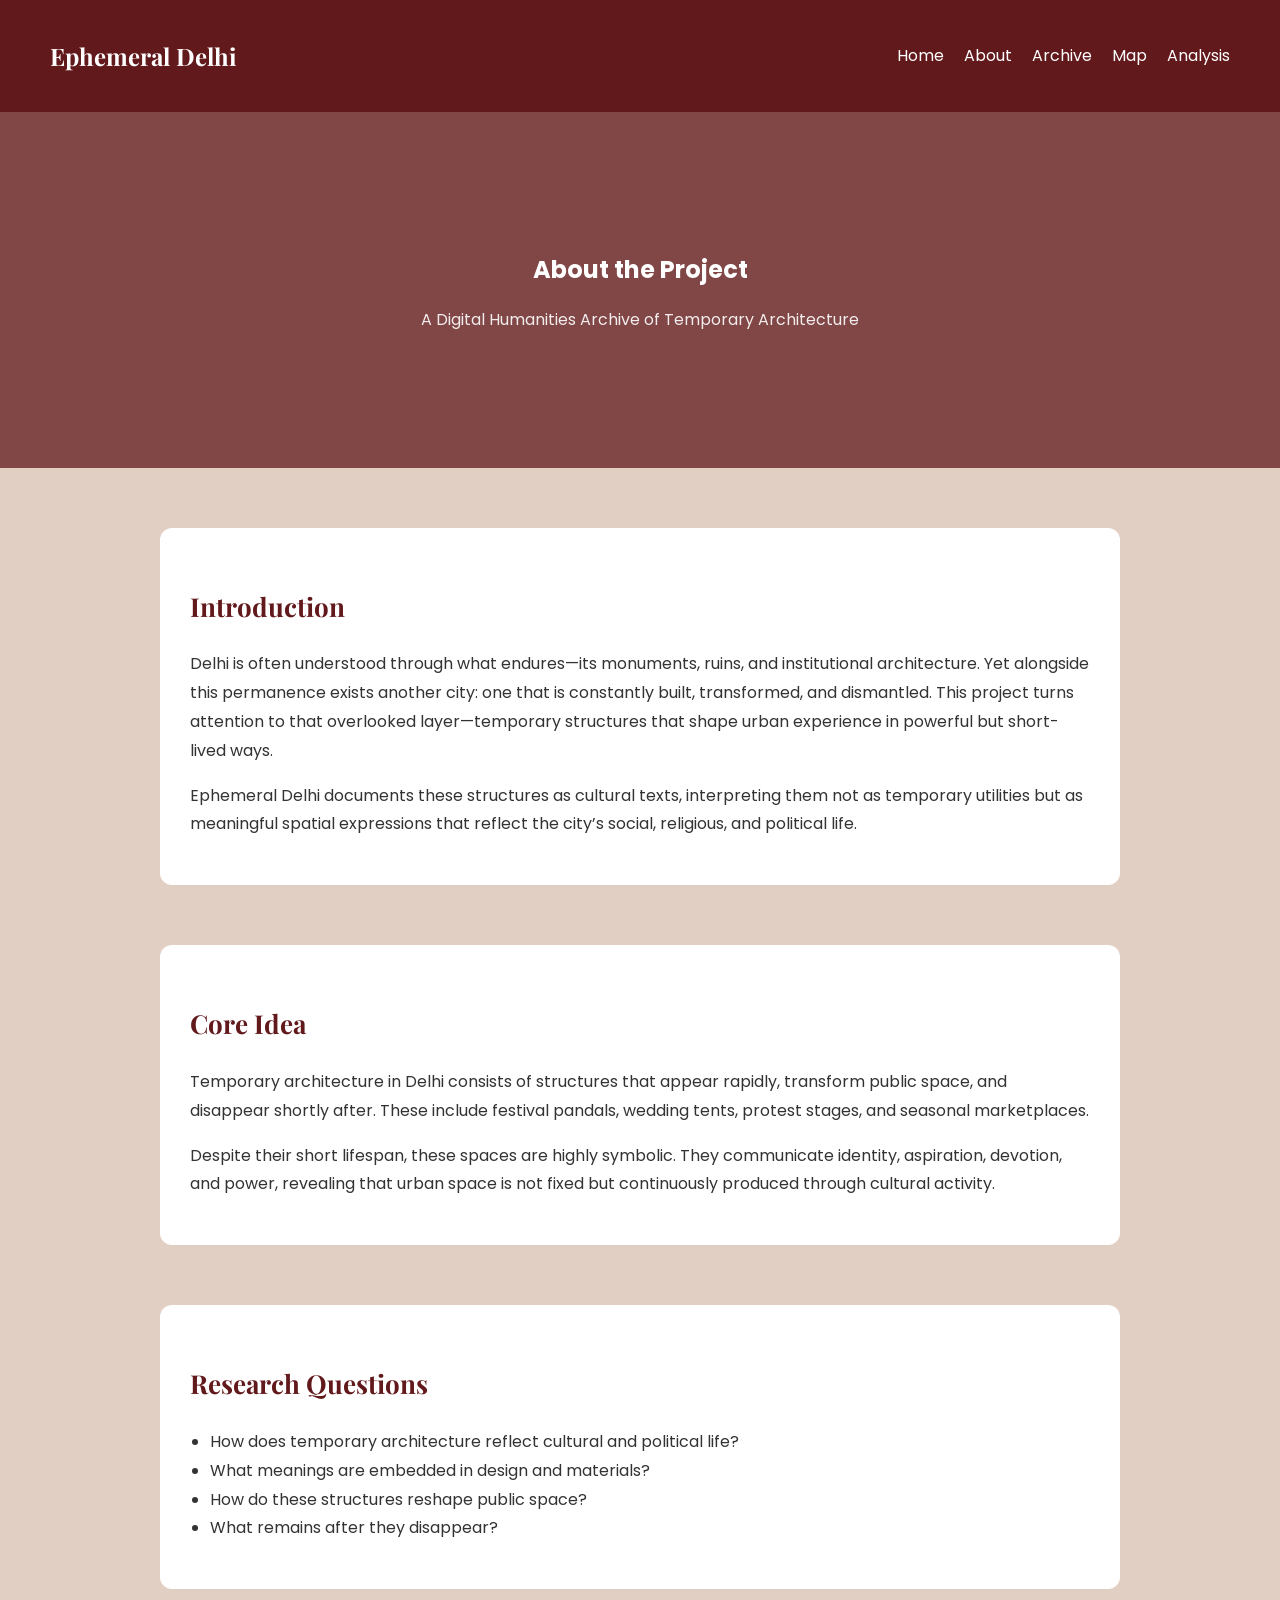
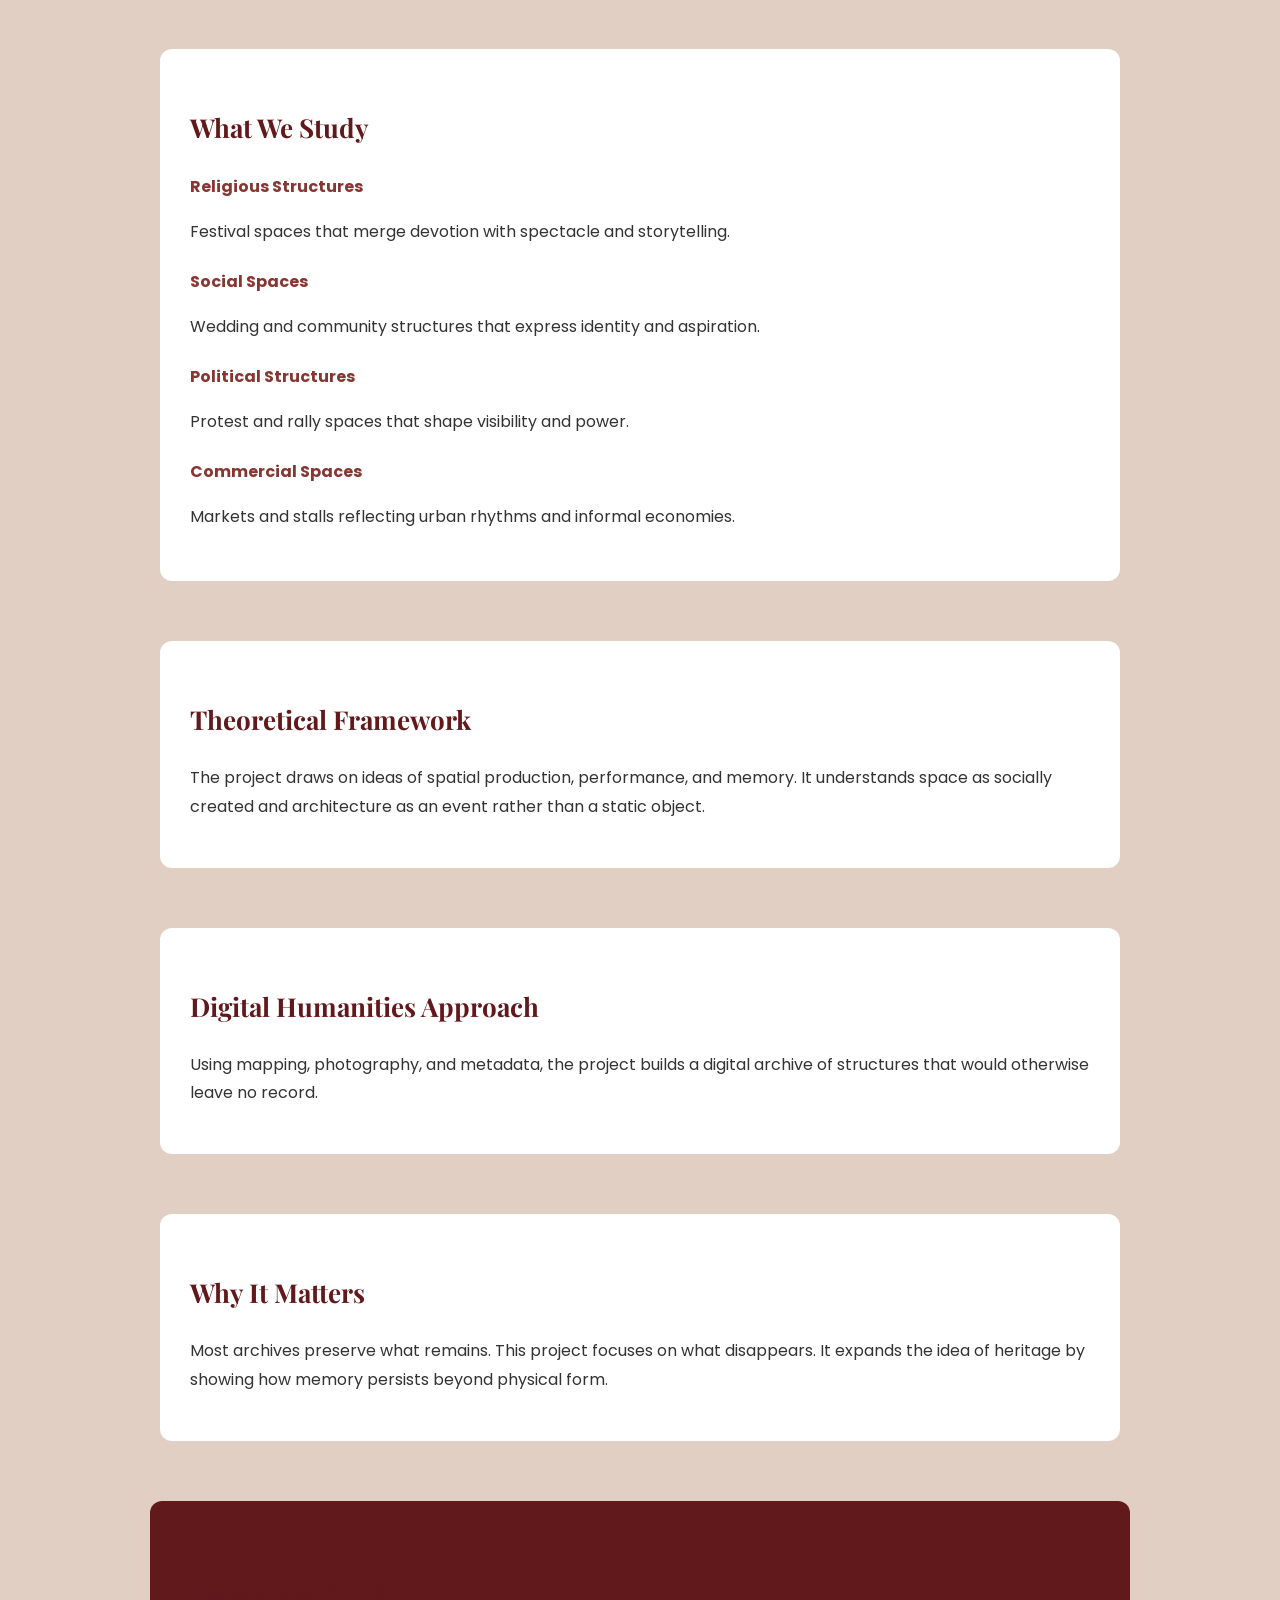
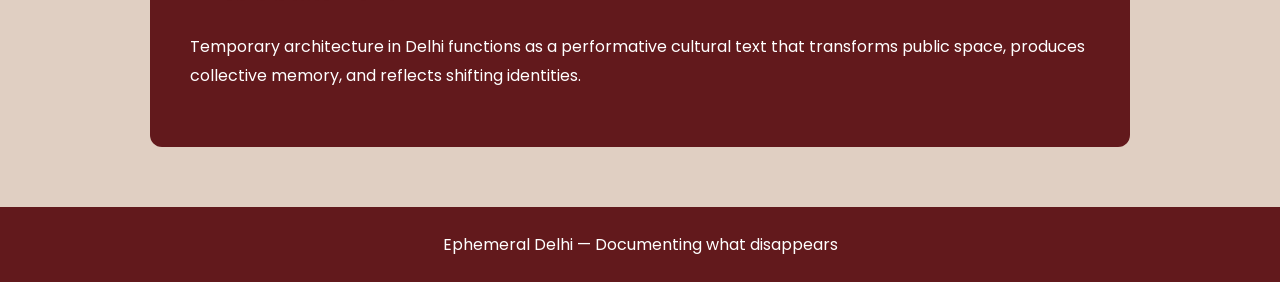
==== about.html @ 0b8323c5 "Update about.html" ====
<!DOCTYPE html>
<html lang="en">
<head>
<meta charset="UTF-8">
<title>About | Ephemeral Delhi</title>
<meta name="viewport" content="width=device-width, initial-scale=1.0">

<link href="https://fonts.googleapis.com/css2?family=Playfair+Display:wght@500;700&family=Poppins:wght@300;400&display=swap" rel="stylesheet">

<style>

/* RESET */
body {
  margin: 0;
  font-family: 'Poppins', sans-serif;
  background: #E0CFC2;
}

/* NAVBAR */
nav {
  display: flex;
  justify-content: space-between;
  align-items: center;
  padding: 20px 50px;
  background: #62191C;
  color: white;
}

nav h1 {
  font-family: 'Playfair Display', serif;
}

nav ul {
  display: flex;
  list-style: none;
  gap: 20px;
}

nav a {
  color: white;
  text-decoration: none;
  transition: 0.3s;
}

nav a:hover {
  color: #CAAE9F;
}

/* HERO */
.about-hero {
  position: relative;
  text-align: center;
  padding: 120px 20px;
  background: url('images/about-bg.jpg') center/cover no-repeat;
  color: white;
}

.about-hero::after {
  content: "";
  position: absolute;
  inset: 0;
  background: rgba(98, 25, 28, 0.75);
}

.about-hero h2,
.about-hero p {
  position: relative;
  z-index: 2;
}

.subtitle {
  opacity: 0.9;
}

/* SECTIONS */
.about-section {
  max-width: 900px;
  margin: 60px auto;
  padding: 30px;
  background: white;
  border-radius: 12px;
  line-height: 1.8;
  color: #333;

  opacity: 0;
  transform: translateY(40px);
  transition: all 0.8s ease;
}

.about-section.visible {
  opacity: 1;
  transform: translateY(0);
}

.about-section h3 {
  font-family: 'Playfair Display', serif;
  font-size: 26px;
  margin-bottom: 20px;
  color: #62191C;
}

/* CATEGORY */
.category {
  margin-bottom: 20px;
}

.category h4 {
  color: #873632;
  margin-bottom: 5px;
}

/* LIST */
ul {
  padding-left: 20px;
}

/* THESIS BOX */
.thesis {
  background: #62191C;
  color: white;
  padding: 40px;
  border-radius: 12px;
}

/* FOOTER */
footer {
  text-align: center;
  padding: 25px;
  background: #62191C;
  color: white;
  margin-top: 60px;
}

/* HOVER */
.about-section:hover {
  transform: translateY(-5px);
}

/* RESPONSIVE */
@media(max-width:768px){
  nav {
    flex-direction: column;
    gap: 10px;
  }
}

</style>
</head>

<body>

<!-- NAV -->
<nav>
  <h1>Ephemeral Delhi</h1>
  <ul>
    <li><a href="index.html">Home</a></li>
    <li><a href="#">About</a></li>
    <li><a href="archive.html">Archive</a></li>
    <li><a href="map.html">Map</a></li>
    <li><a href="analysis.html">Analysis</a></li>
  </ul>
</nav>

<!-- HERO -->
<section class="about-hero">
  <h2>About the Project</h2>
  <p class="subtitle">
    A Digital Humanities Archive of Temporary Architecture
  </p>
</section>

<!-- INTRO -->
<section class="about-section">
  <h3>Introduction</h3>
  <p>
    Delhi is often understood through what endures—its monuments, ruins, and institutional architecture. Yet alongside this permanence exists another city: one that is constantly built, transformed, and dismantled. This project turns attention to that overlooked layer—temporary structures that shape urban experience in powerful but short-lived ways.
  </p>

  <p>
    Ephemeral Delhi documents these structures as cultural texts, interpreting them not as temporary utilities but as meaningful spatial expressions that reflect the city’s social, religious, and political life.
  </p>
</section>

<!-- CORE IDEA -->
<section class="about-section">
  <h3>Core Idea</h3>
  <p>
    Temporary architecture in Delhi consists of structures that appear rapidly, transform public space, and disappear shortly after. These include festival pandals, wedding tents, protest stages, and seasonal marketplaces.
  </p>

  <p>
    Despite their short lifespan, these spaces are highly symbolic. They communicate identity, aspiration, devotion, and power, revealing that urban space is not fixed but continuously produced through cultural activity.
  </p>
</section>

<!-- QUESTIONS -->
<section class="about-section">
  <h3>Research Questions</h3>
  <ul>
    <li>How does temporary architecture reflect cultural and political life?</li>
    <li>What meanings are embedded in design and materials?</li>
    <li>How do these structures reshape public space?</li>
    <li>What remains after they disappear?</li>
  </ul>
</section>

<!-- TYPES -->
<section class="about-section">
  <h3>What We Study</h3>

  <div class="category">
    <h4>Religious Structures</h4>
    <p>Festival spaces that merge devotion with spectacle and storytelling.</p>
  </div>

  <div class="category">
    <h4>Social Spaces</h4>
    <p>Wedding and community structures that express identity and aspiration.</p>
  </div>

  <div class="category">
    <h4>Political Structures</h4>
    <p>Protest and rally spaces that shape visibility and power.</p>
  </div>

  <div class="category">
    <h4>Commercial Spaces</h4>
    <p>Markets and stalls reflecting urban rhythms and informal economies.</p>
  </div>
</section>

<!-- THEORY -->
<section class="about-section">
  <h3>Theoretical Framework</h3>
  <p>
    The project draws on ideas of spatial production, performance, and memory. It understands space as socially created and architecture as an event rather than a static object.
  </p>
</section>

<!-- DH -->
<section class="about-section">
  <h3>Digital Humanities Approach</h3>
  <p>
    Using mapping, photography, and metadata, the project builds a digital archive of structures that would otherwise leave no record.
  </p>
</section>

<!-- WHY -->
<section class="about-section">
  <h3>Why It Matters</h3>
  <p>
    Most archives preserve what remains. This project focuses on what disappears. It expands the idea of heritage by showing how memory persists beyond physical form.
  </p>
</section>

<!-- THESIS -->
<section class="about-section thesis">
  <h3>Thesis Statement</h3>
  <p>
    Temporary architecture in Delhi functions as a performative cultural text that transforms public space, produces collective memory, and reflects shifting identities.
  </p>
</section>

<!-- FOOTER -->
<footer>
  Ephemeral Delhi — Documenting what disappears
</footer>

<!-- SCROLL ANIMATION -->
<script>
const sections = document.querySelectorAll('.about-section');

window.addEventListener('scroll', () => {
  sections.forEach(sec => {
    const top = sec.getBoundingClientRect().top;
    if (top < window.innerHeight - 100) {
      sec.classList.add('visible');
    }
  });
});
</script>

</body>
</html>
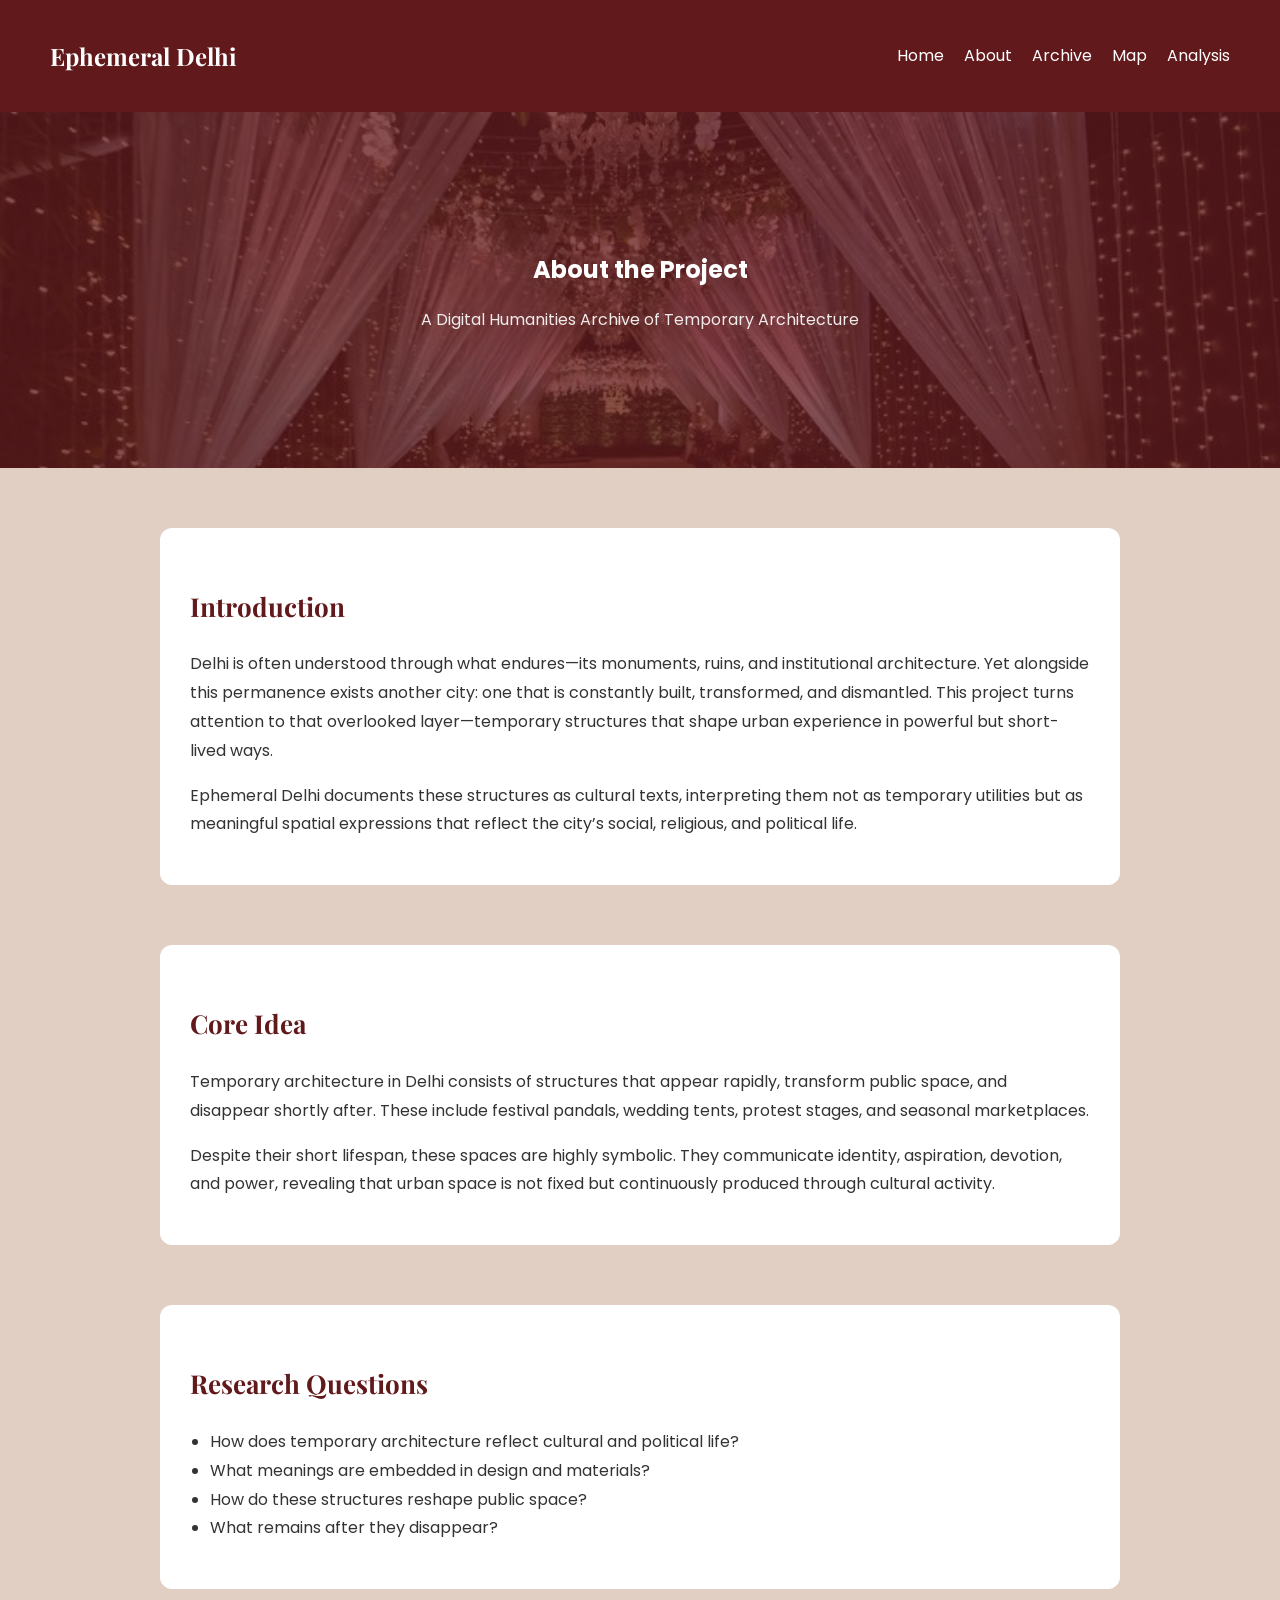
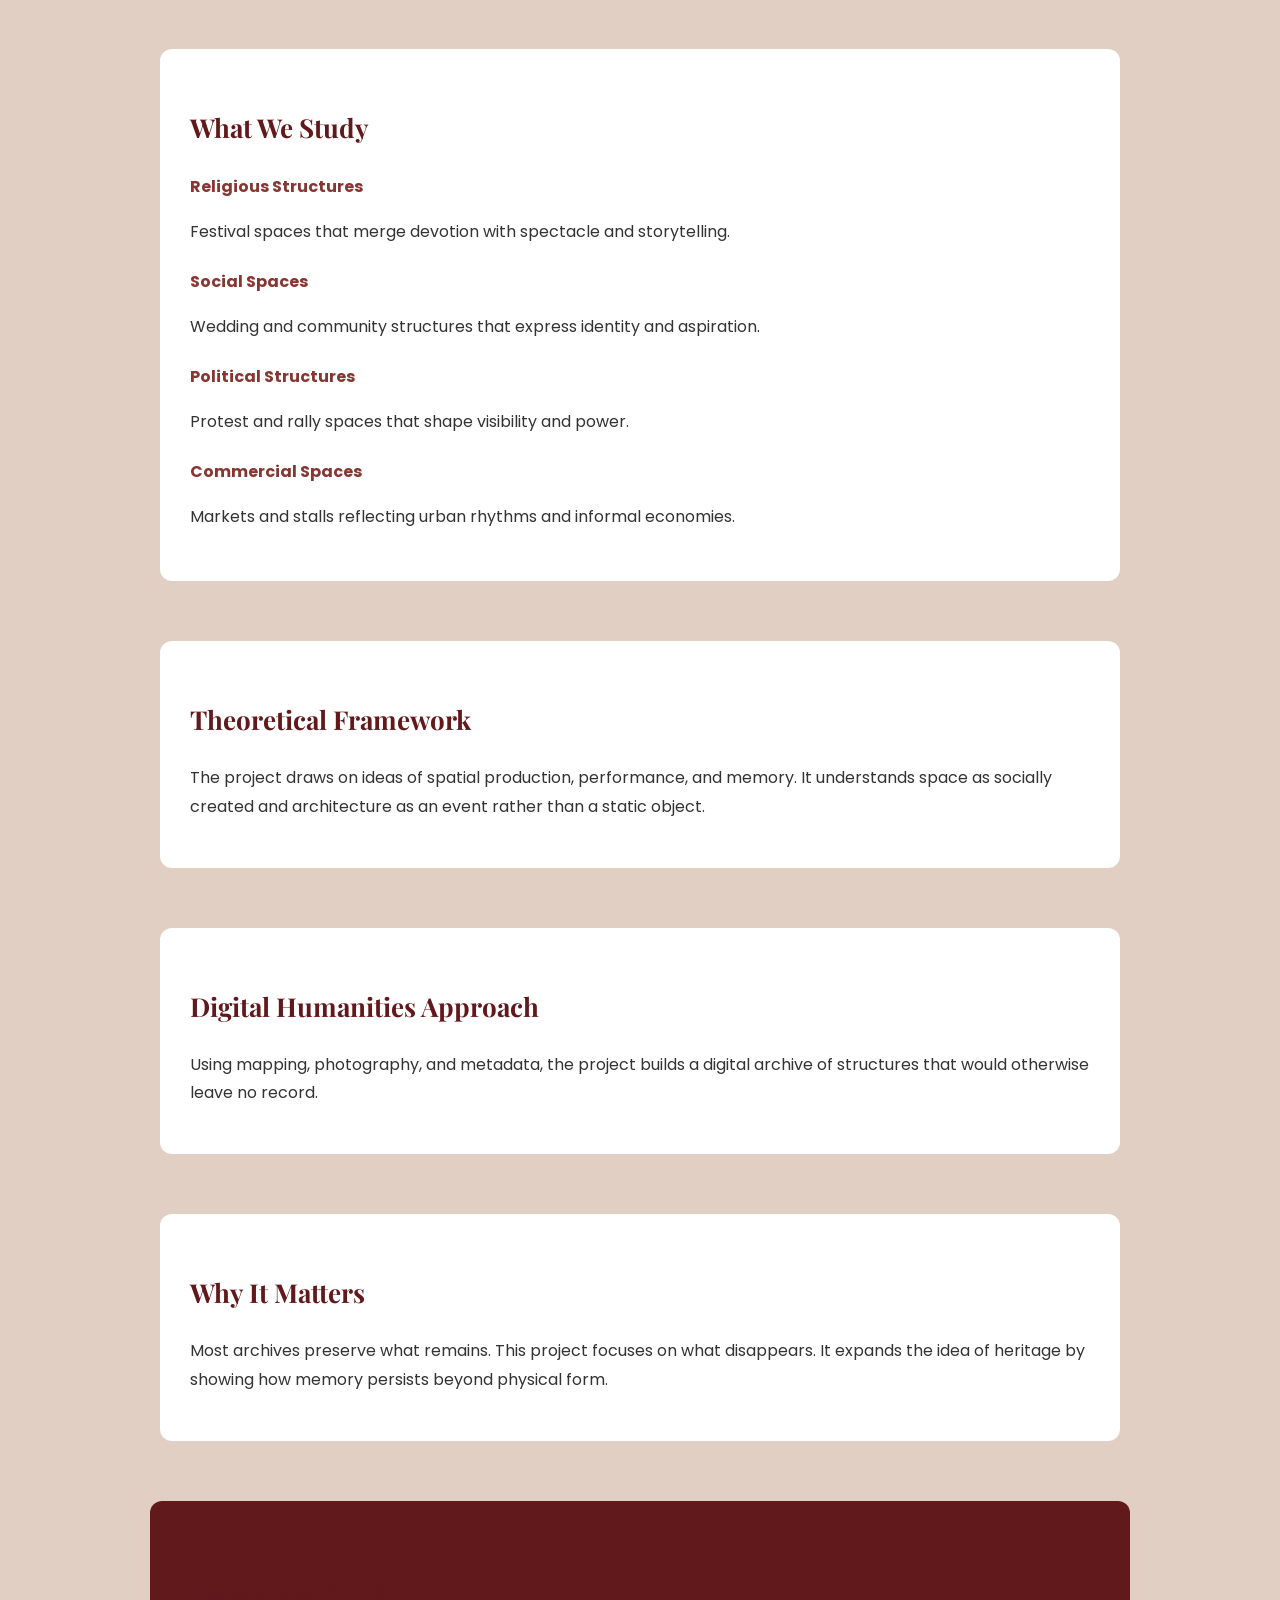
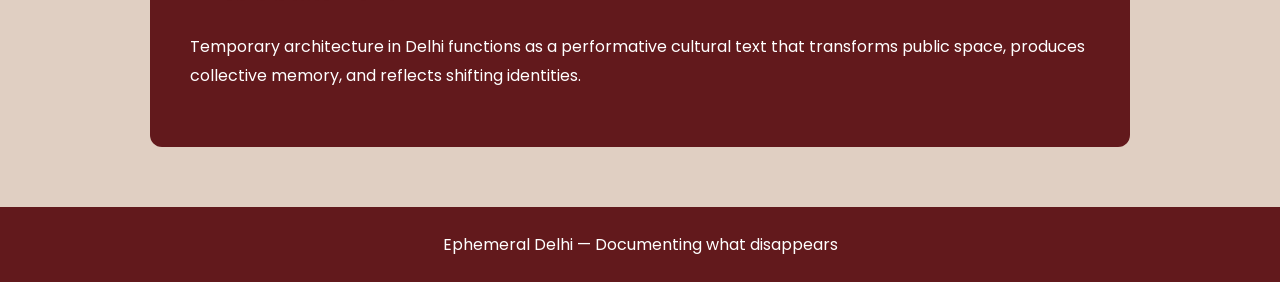
==== commit 54bccfeb: "Update about.html" ====
--- a/about.html
+++ b/about.html
@@ -51,7 +51,7 @@
   position: relative;
   text-align: center;
   padding: 120px 20px;
-  background: url('images/about-bg.jpg') center/cover no-repeat;
+  background: url('images/about us bg.jpeg') center/cover no-repeat;
   color: white;
 }
 
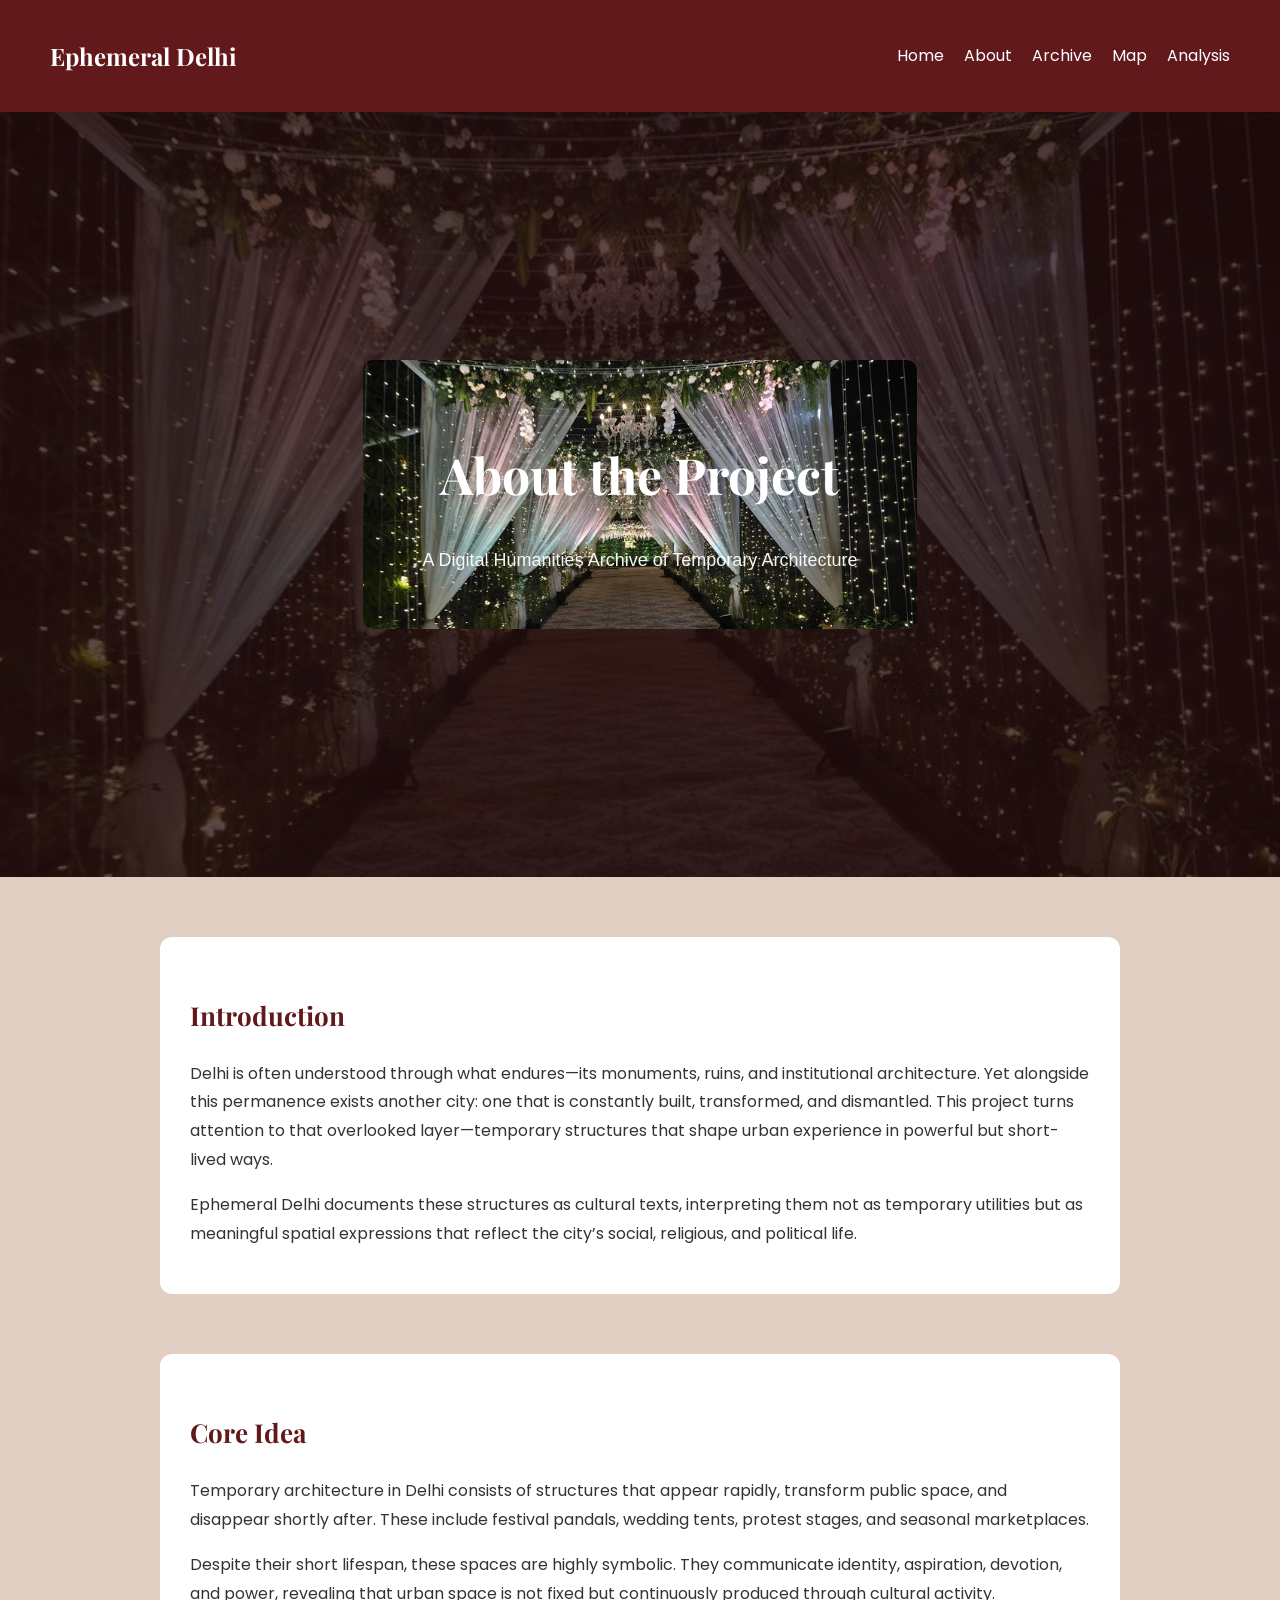
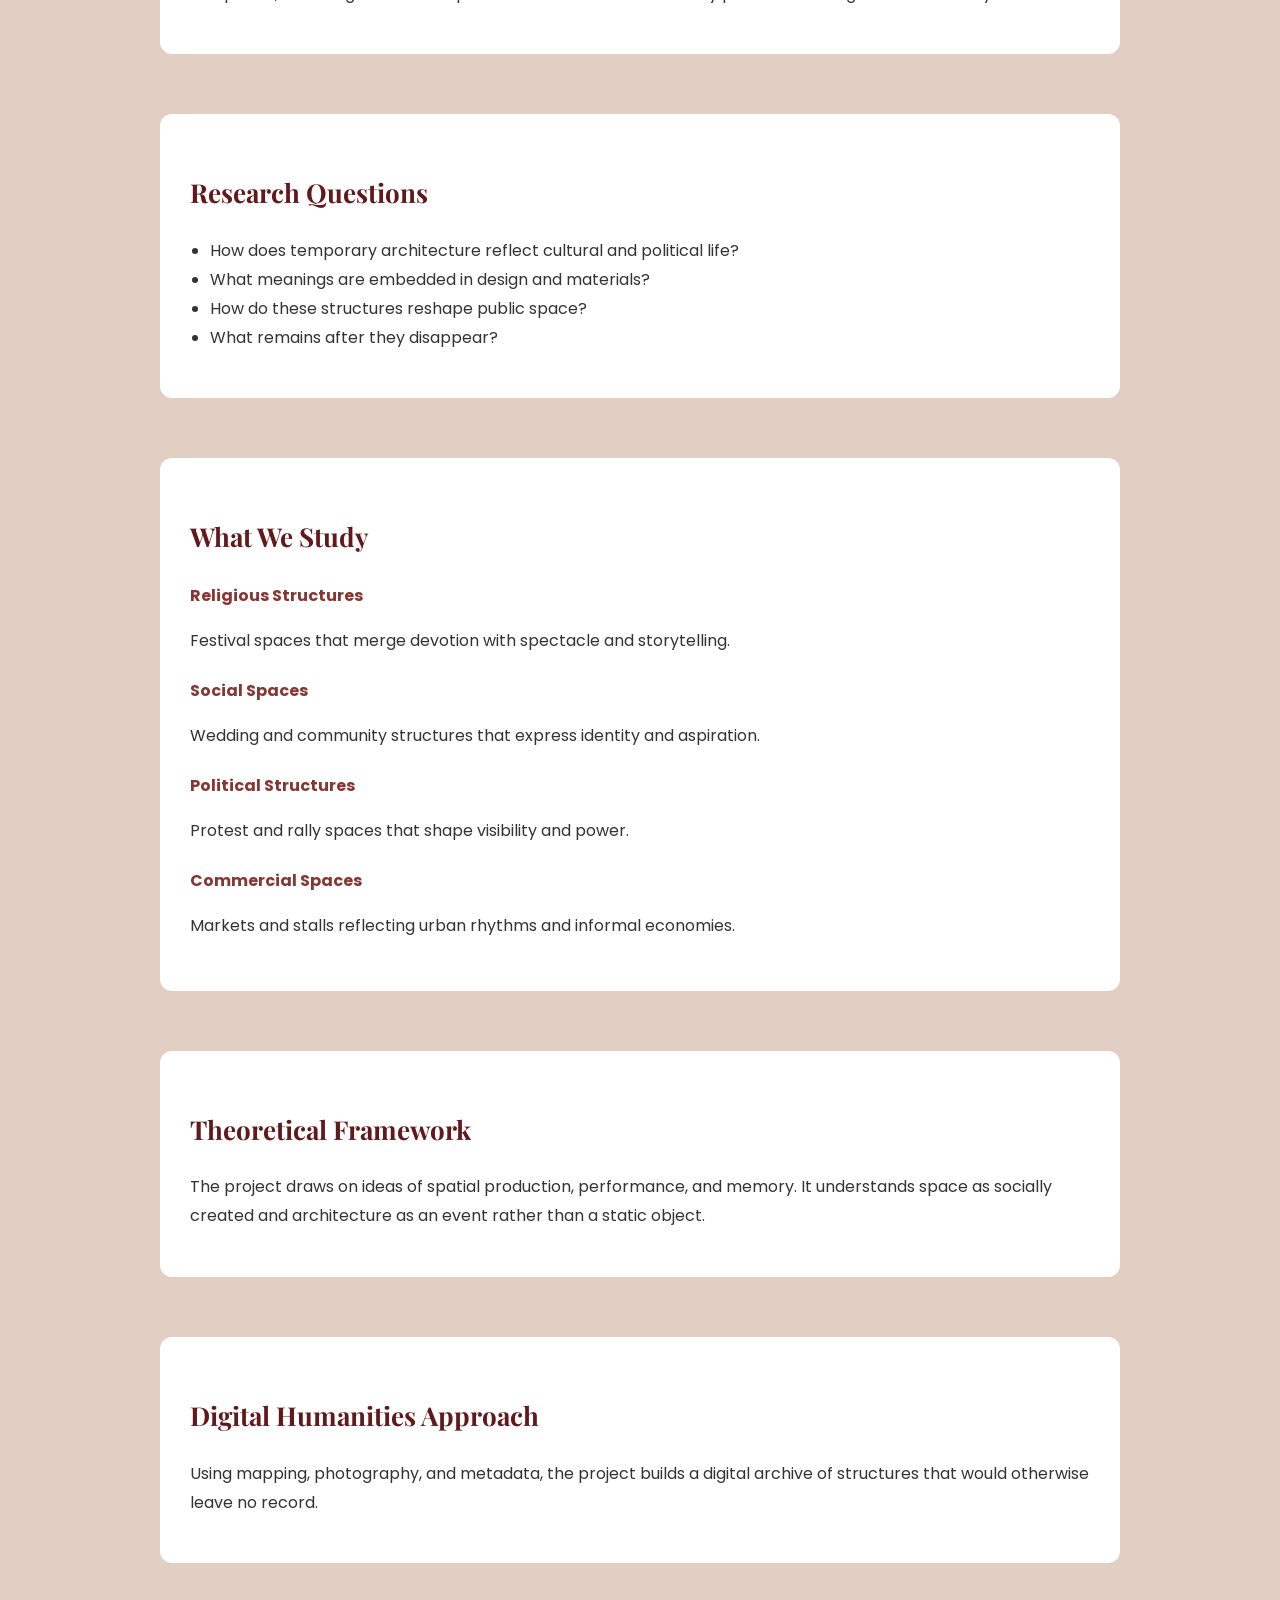
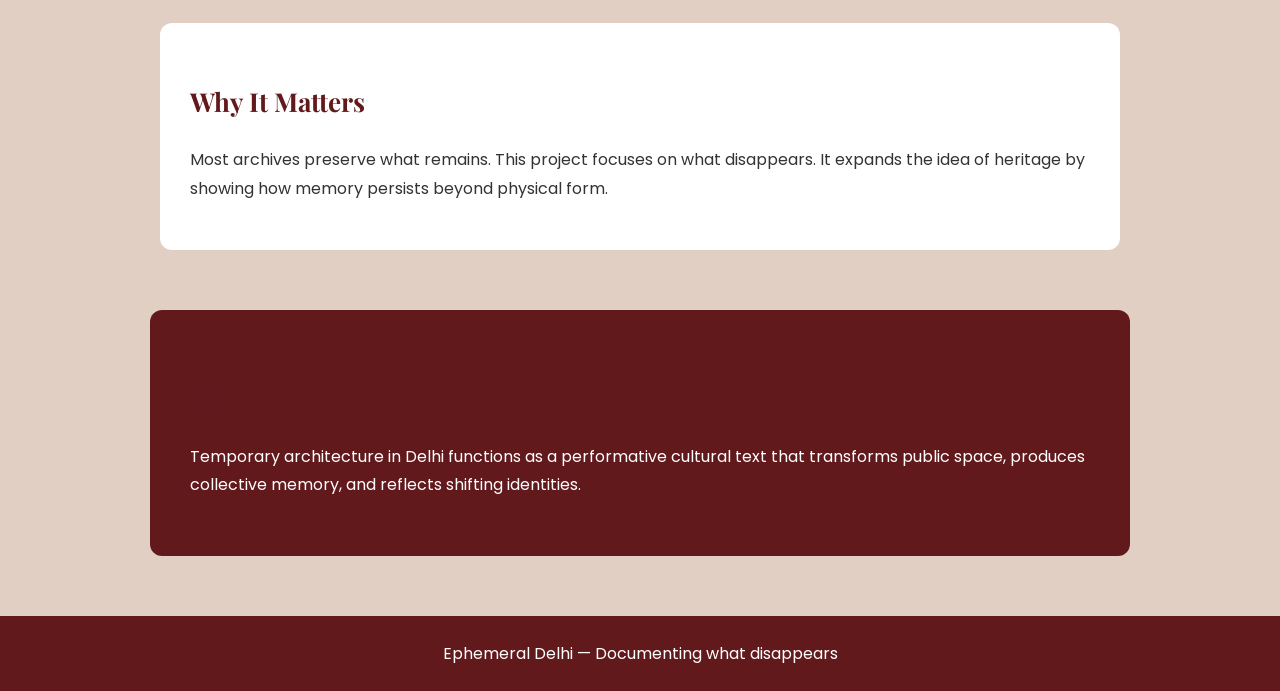
==== commit 5bd7d344: "Update about.html" ====
--- a/about.html
+++ b/about.html
@@ -46,30 +46,48 @@
   color: #CAAE9F;
 }
 
-/* HERO */
+/* =========================
+   FIXED HERO (MATCHES HOME)
+========================= */
+
 .about-hero {
   position: relative;
-  text-align: center;
-  padding: 120px 20px;
+  height: 85vh;
   background: url('images/about us bg.jpeg') center/cover no-repeat;
-  color: white;
-}
-
-.about-hero::after {
+  background-attachment: fixed;
+  display: flex;
+  align-items: center;
+  justify-content: center;
+}
+
+/* overlay using your updated palette */
+.about-hero::before {
   content: "";
   position: absolute;
   inset: 0;
-  background: rgba(98, 25, 28, 0.75);
-}
-
-.about-hero h2,
-.about-hero p {
+  background: rgba(36,12,14,0.75);
+}
+
+.about-hero-content {
   position: relative;
-  z-index: 2;
-}
-
-.subtitle {
-  opacity: 0.9;
+  color: white;
+  text-align: center;
+  background: url('images/about us bg.jpeg') center/cover no-repeat;
+  padding: 40px 60px;
+  border-radius: 10px;
+  max-width: 700px;
+}
+
+.about-hero-content h2 {
+  font-family: 'Playfair Display', serif;
+  font-size: 50px;
+}
+
+.about-hero-content p {
+  font-size: 18px;
+  margin-top: 10px;
+  opacity: 0.95;
+  font-weight: 300;
 }
 
 /* SECTIONS */
@@ -161,12 +179,16 @@
   </ul>
 </nav>
 
-<!-- HERO -->
+<!-- FIXED HERO -->
 <section class="about-hero">
-  <h2>About the Project</h2>
-  <p class="subtitle">
-    A Digital Humanities Archive of Temporary Architecture
-  </p>
+
+  <div class="about-hero-content">
+    <h2>About the Project</h2>
+    <p>
+      A Digital Humanities Archive of Temporary Architecture
+    </p>
+  </div>
+
 </section>
 
 <!-- INTRO -->
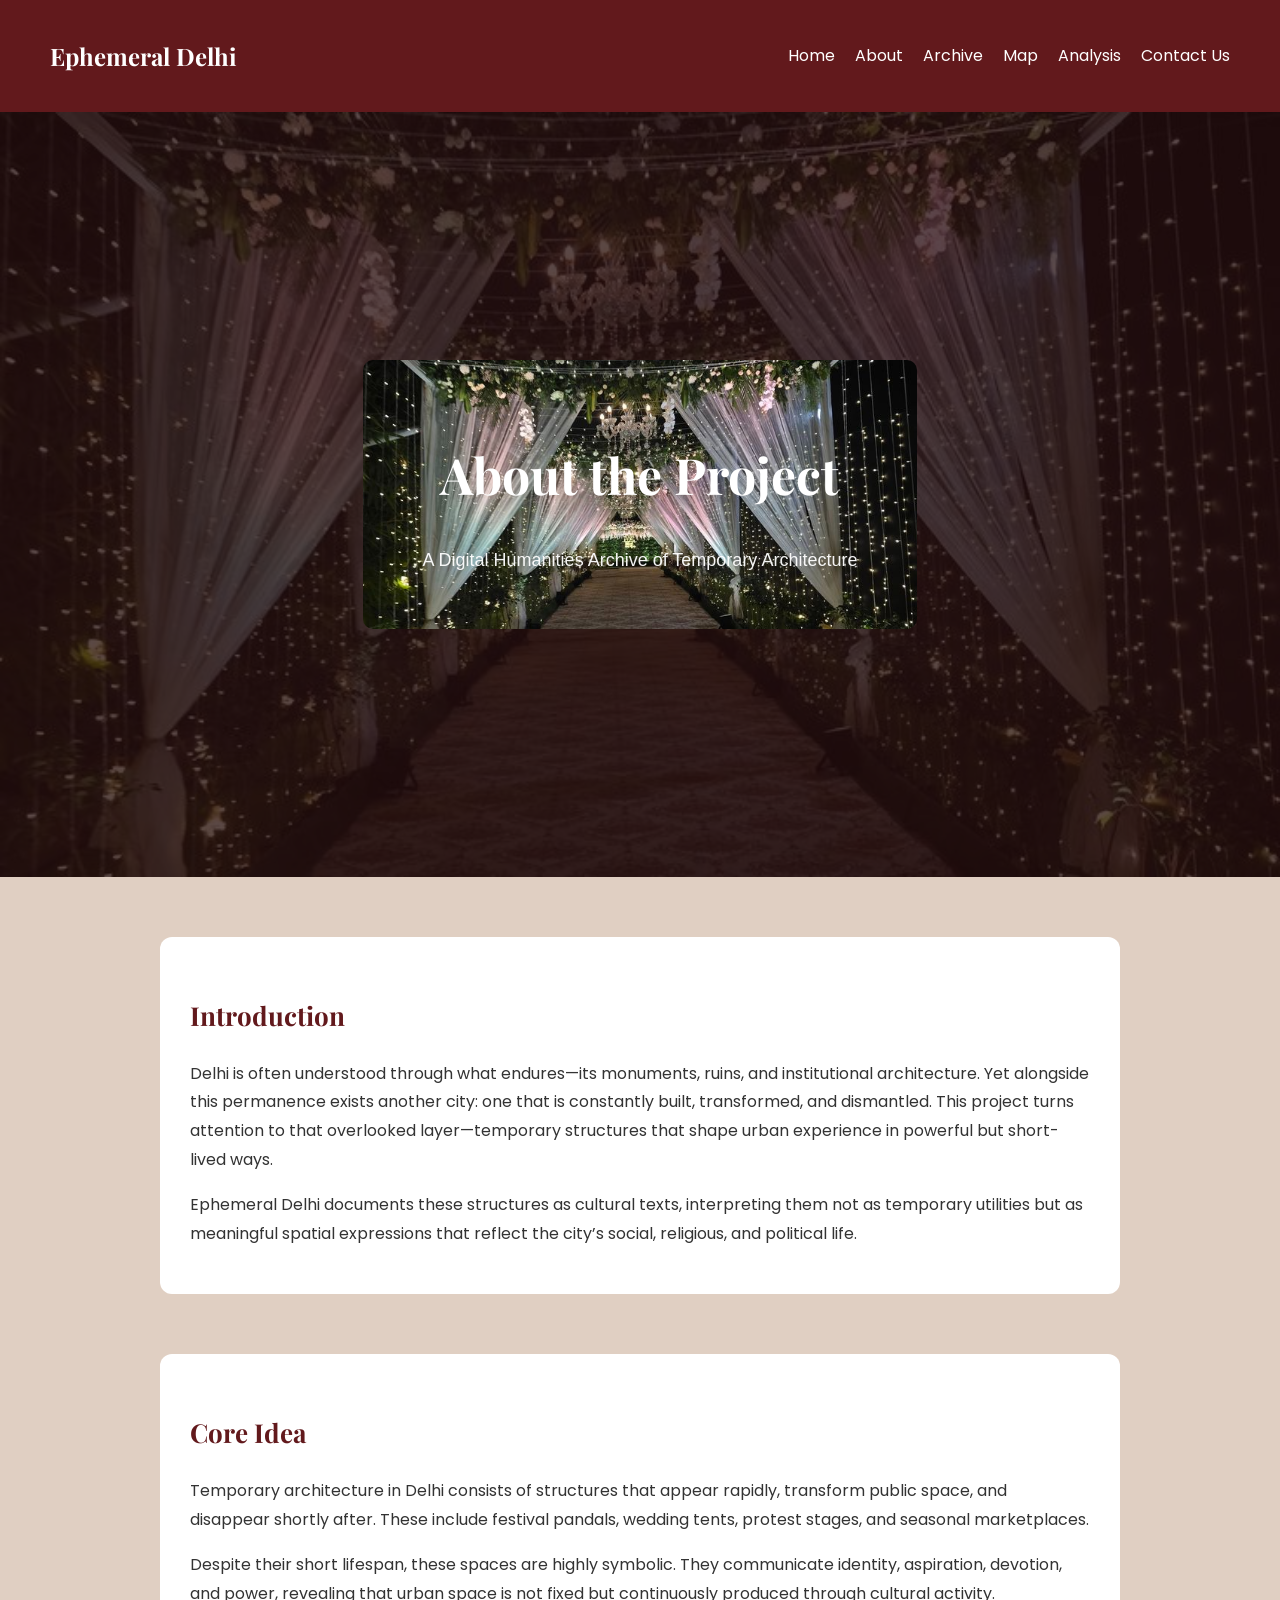
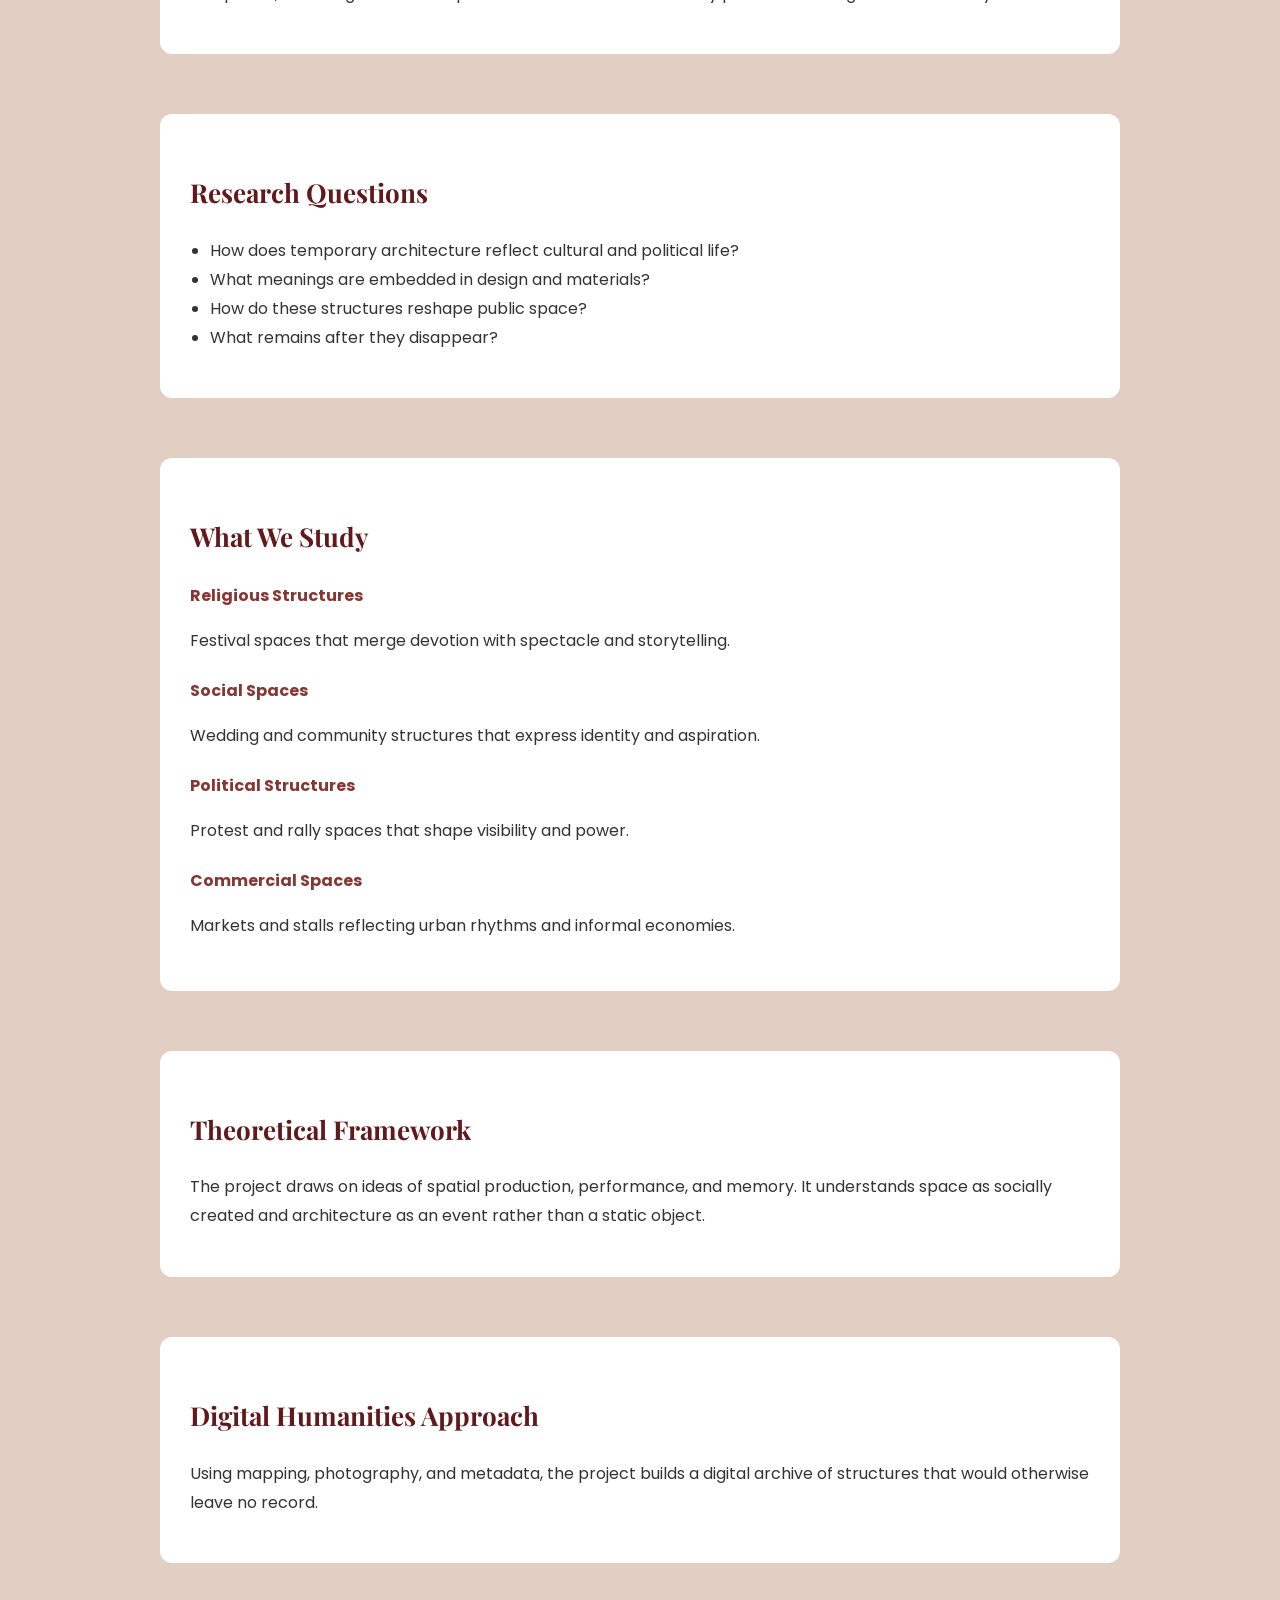
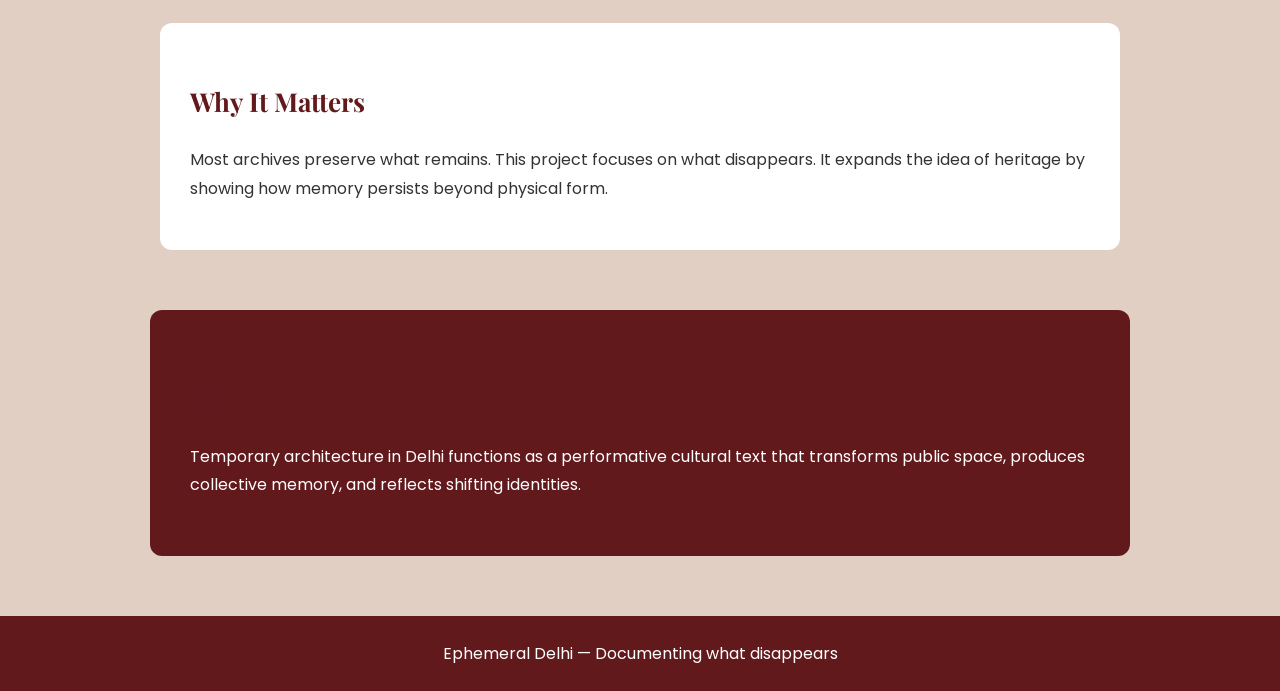
==== commit 8d31f5cb: "Update about.html" ====
--- a/about.html
+++ b/about.html
@@ -176,6 +176,7 @@
     <li><a href="archive.html">Archive</a></li>
     <li><a href="map.html">Map</a></li>
     <li><a href="analysis.html">Analysis</a></li>
+    <li><a href="Contact.html">Contact Us</a></li> 
   </ul>
 </nav>
 
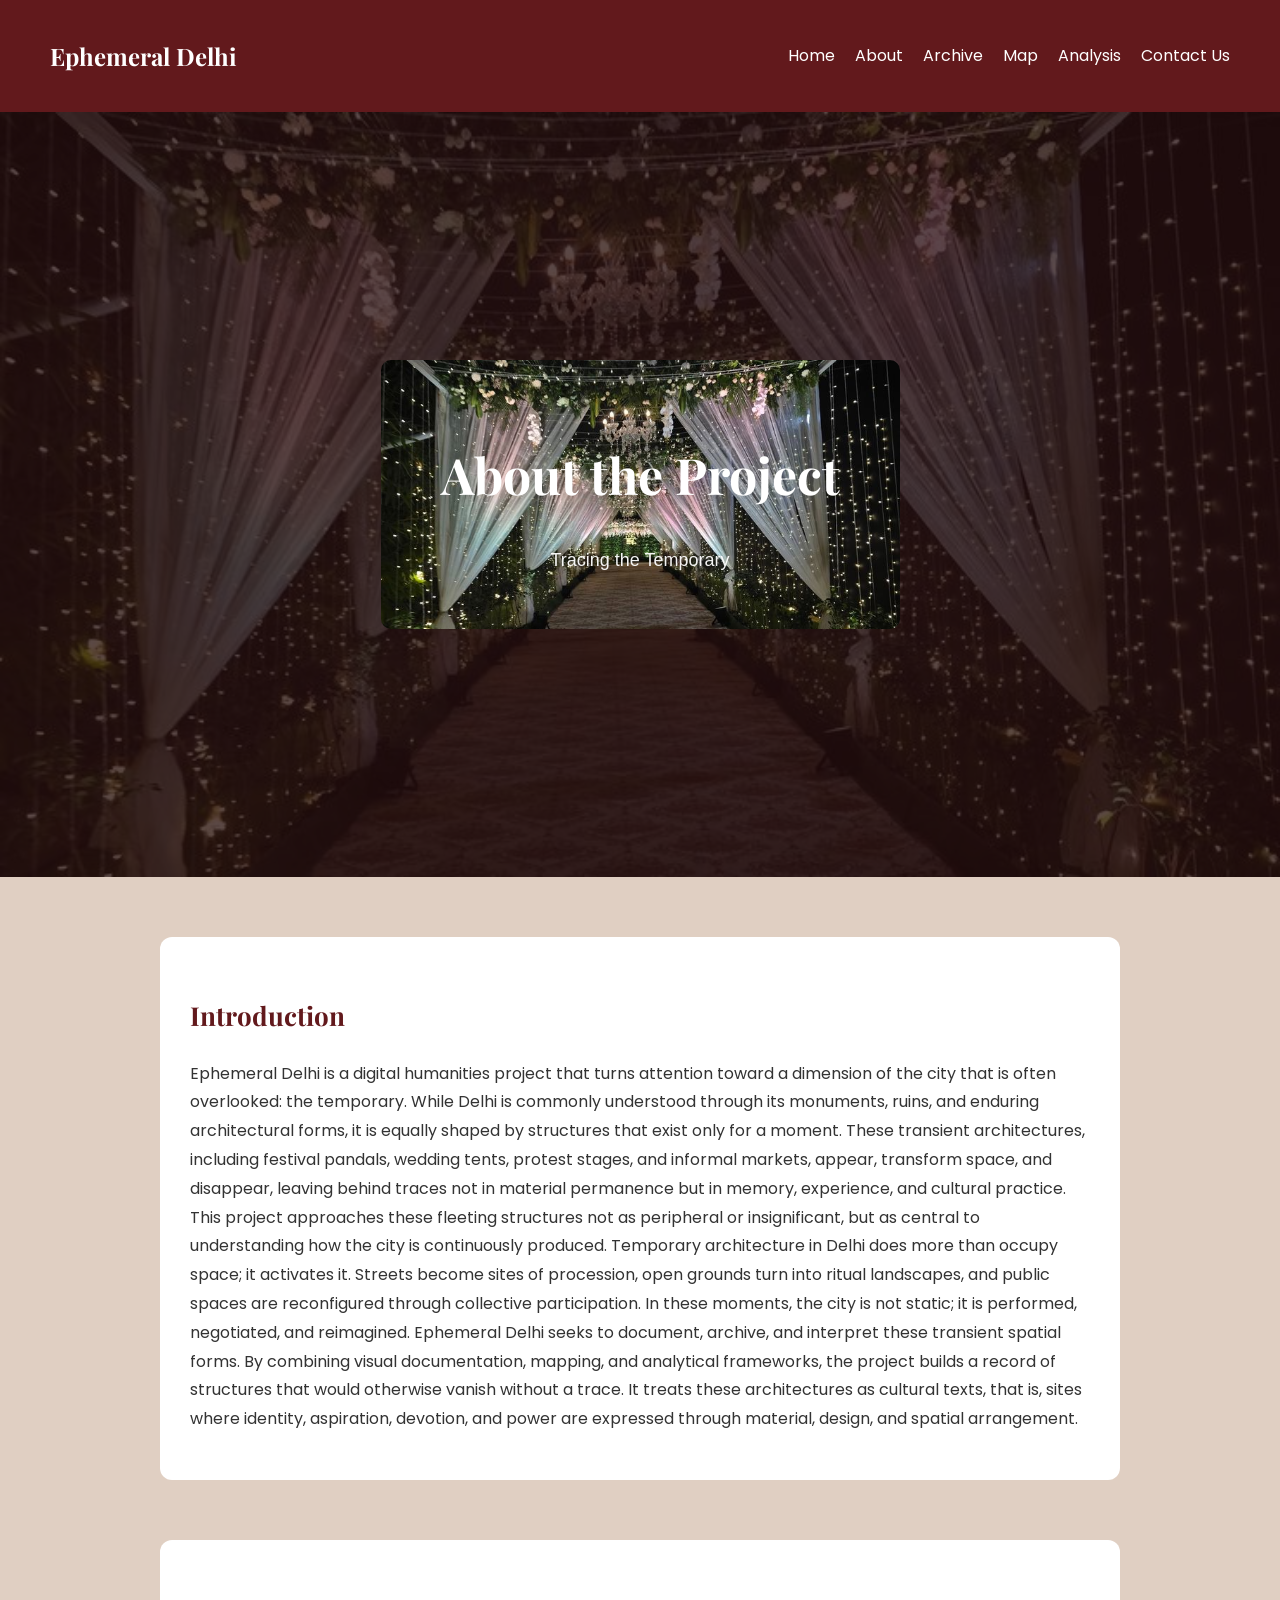
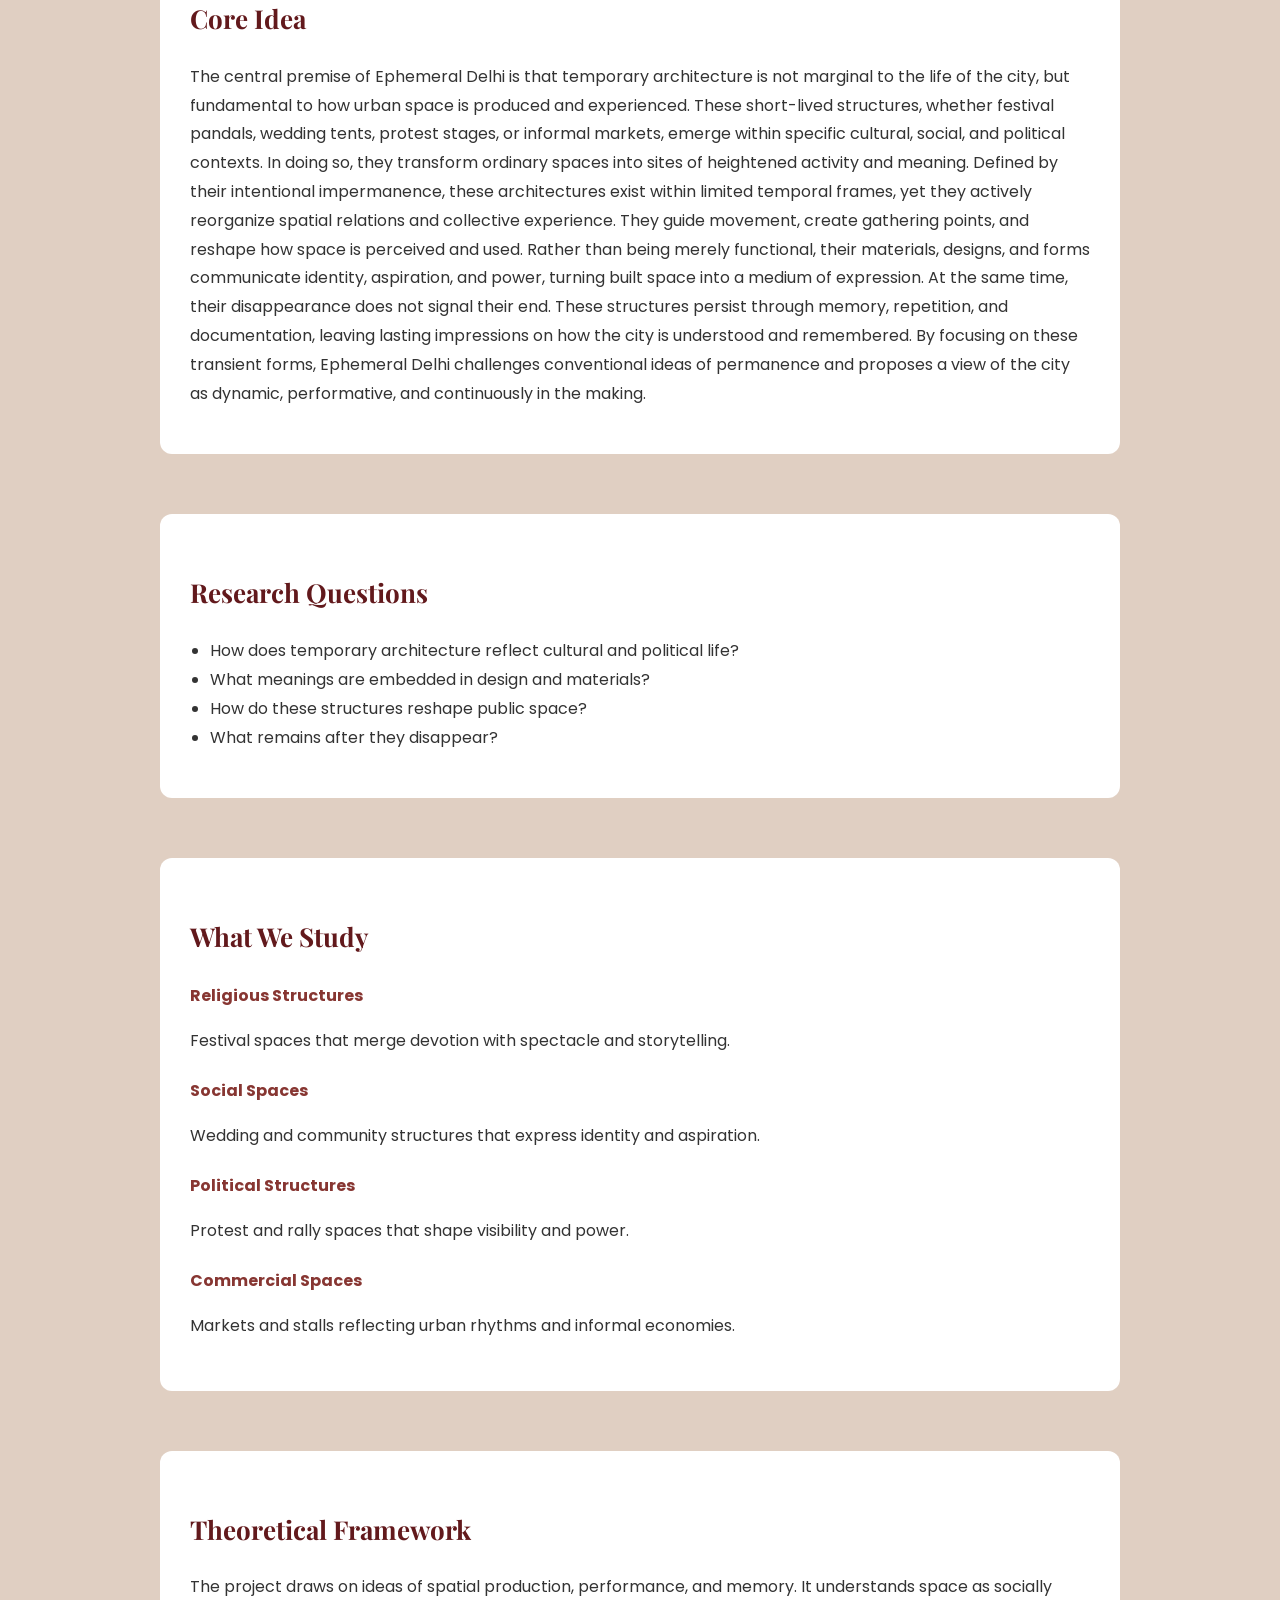
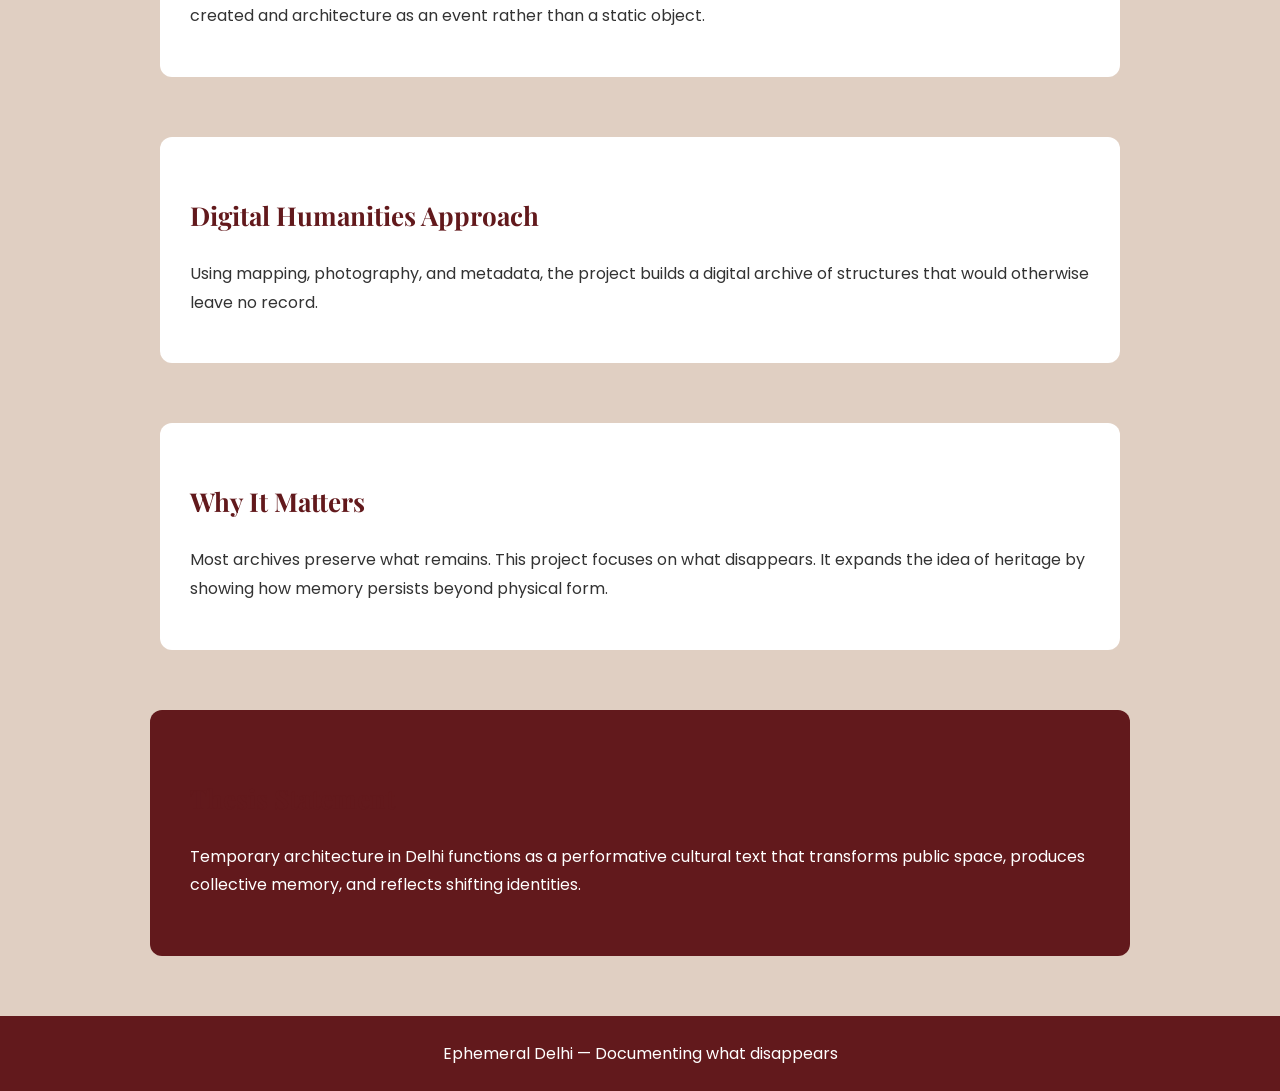
==== commit 6cba296c: "Update about.html" ====
--- a/about.html
+++ b/about.html
@@ -186,7 +186,7 @@
   <div class="about-hero-content">
     <h2>About the Project</h2>
     <p>
-      A Digital Humanities Archive of Temporary Architecture
+      Tracing the Temporary 
     </p>
   </div>
 
@@ -196,24 +196,18 @@
 <section class="about-section">
   <h3>Introduction</h3>
   <p>
-    Delhi is often understood through what endures—its monuments, ruins, and institutional architecture. Yet alongside this permanence exists another city: one that is constantly built, transformed, and dismantled. This project turns attention to that overlooked layer—temporary structures that shape urban experience in powerful but short-lived ways.
-  </p>
-
-  <p>
-    Ephemeral Delhi documents these structures as cultural texts, interpreting them not as temporary utilities but as meaningful spatial expressions that reflect the city’s social, religious, and political life.
-  </p>
+    Ephemeral Delhi is a digital humanities project that turns attention toward a dimension of the city that is often overlooked: the temporary. While Delhi is commonly understood through its monuments, ruins, and enduring architectural forms, it is equally shaped by structures that exist only for a moment. These transient architectures, including festival pandals, wedding tents, protest stages, and informal markets, appear, transform space, and disappear, leaving behind traces not in material permanence but in memory, experience, and cultural practice. This project approaches these fleeting structures not as peripheral or insignificant, but as central to understanding how the city is continuously produced. Temporary architecture in Delhi does more than occupy space; it activates it. Streets become sites of procession, open grounds turn into ritual landscapes, and public spaces are reconfigured through collective participation. In these moments, the city is not static; it is performed, negotiated, and reimagined. Ephemeral Delhi seeks to document, archive, and interpret these transient spatial forms. By combining visual documentation, mapping, and analytical frameworks, the project builds a record of structures that would otherwise vanish without a trace. It treats these architectures as cultural texts, that is, sites where identity, aspiration, devotion, and power are expressed through material, design, and spatial arrangement.
+  </p>
+
 </section>
 
 <!-- CORE IDEA -->
 <section class="about-section">
   <h3>Core Idea</h3>
   <p>
-    Temporary architecture in Delhi consists of structures that appear rapidly, transform public space, and disappear shortly after. These include festival pandals, wedding tents, protest stages, and seasonal marketplaces.
-  </p>
-
-  <p>
-    Despite their short lifespan, these spaces are highly symbolic. They communicate identity, aspiration, devotion, and power, revealing that urban space is not fixed but continuously produced through cultural activity.
-  </p>
+    The central premise of Ephemeral Delhi is that temporary architecture is not marginal to the life of the city, but fundamental to how urban space is produced and experienced. These short-lived structures, whether festival pandals, wedding tents, protest stages, or informal markets, emerge within specific cultural, social, and political contexts. In doing so, they transform ordinary spaces into sites of heightened activity and meaning. Defined by their intentional impermanence, these architectures exist within limited temporal frames, yet they actively reorganize spatial relations and collective experience. They guide movement, create gathering points, and reshape how space is perceived and used. Rather than being merely functional, their materials, designs, and forms communicate identity, aspiration, and power, turning built space into a medium of expression. At the same time, their disappearance does not signal their end. These structures persist through memory, repetition, and documentation, leaving lasting impressions on how the city is understood and remembered. By focusing on these transient forms, Ephemeral Delhi challenges conventional ideas of permanence and proposes a view of the city as dynamic, performative, and continuously in the making.
+  </p>
+
 </section>
 
 <!-- QUESTIONS -->
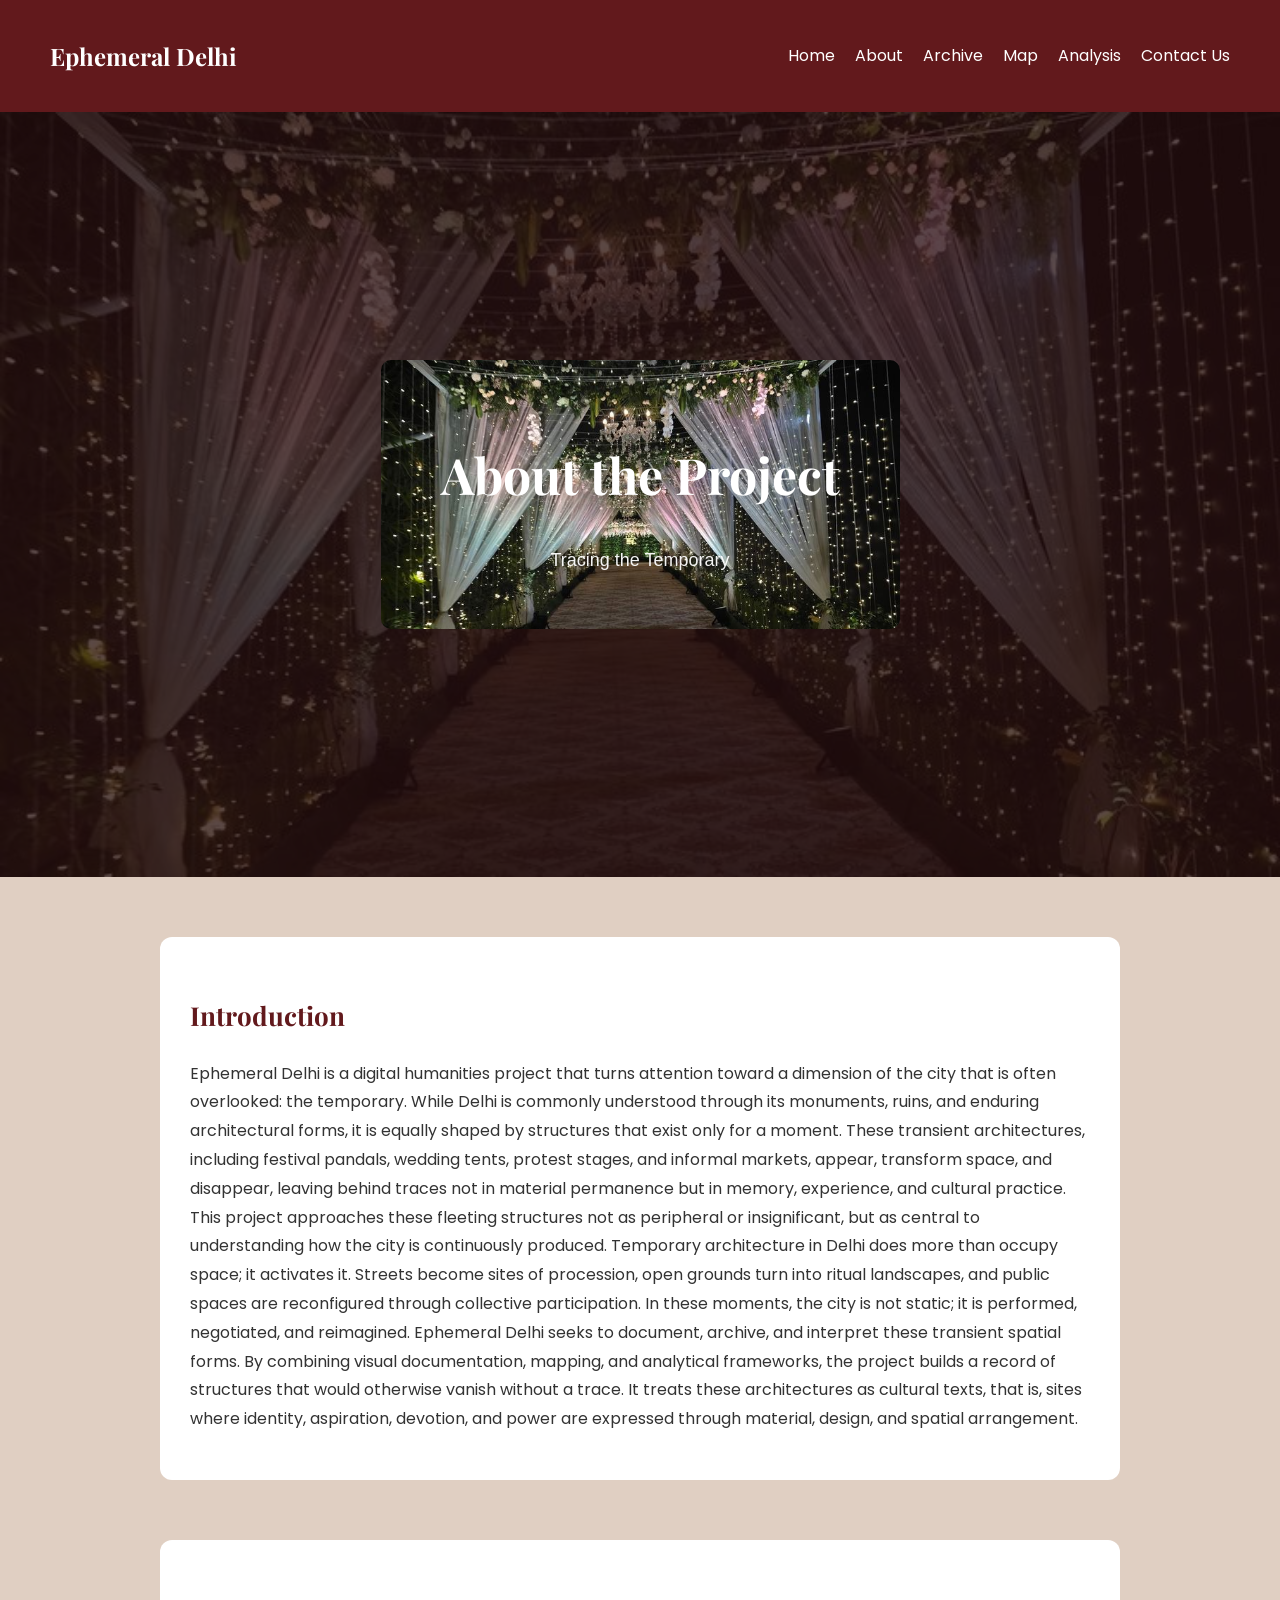
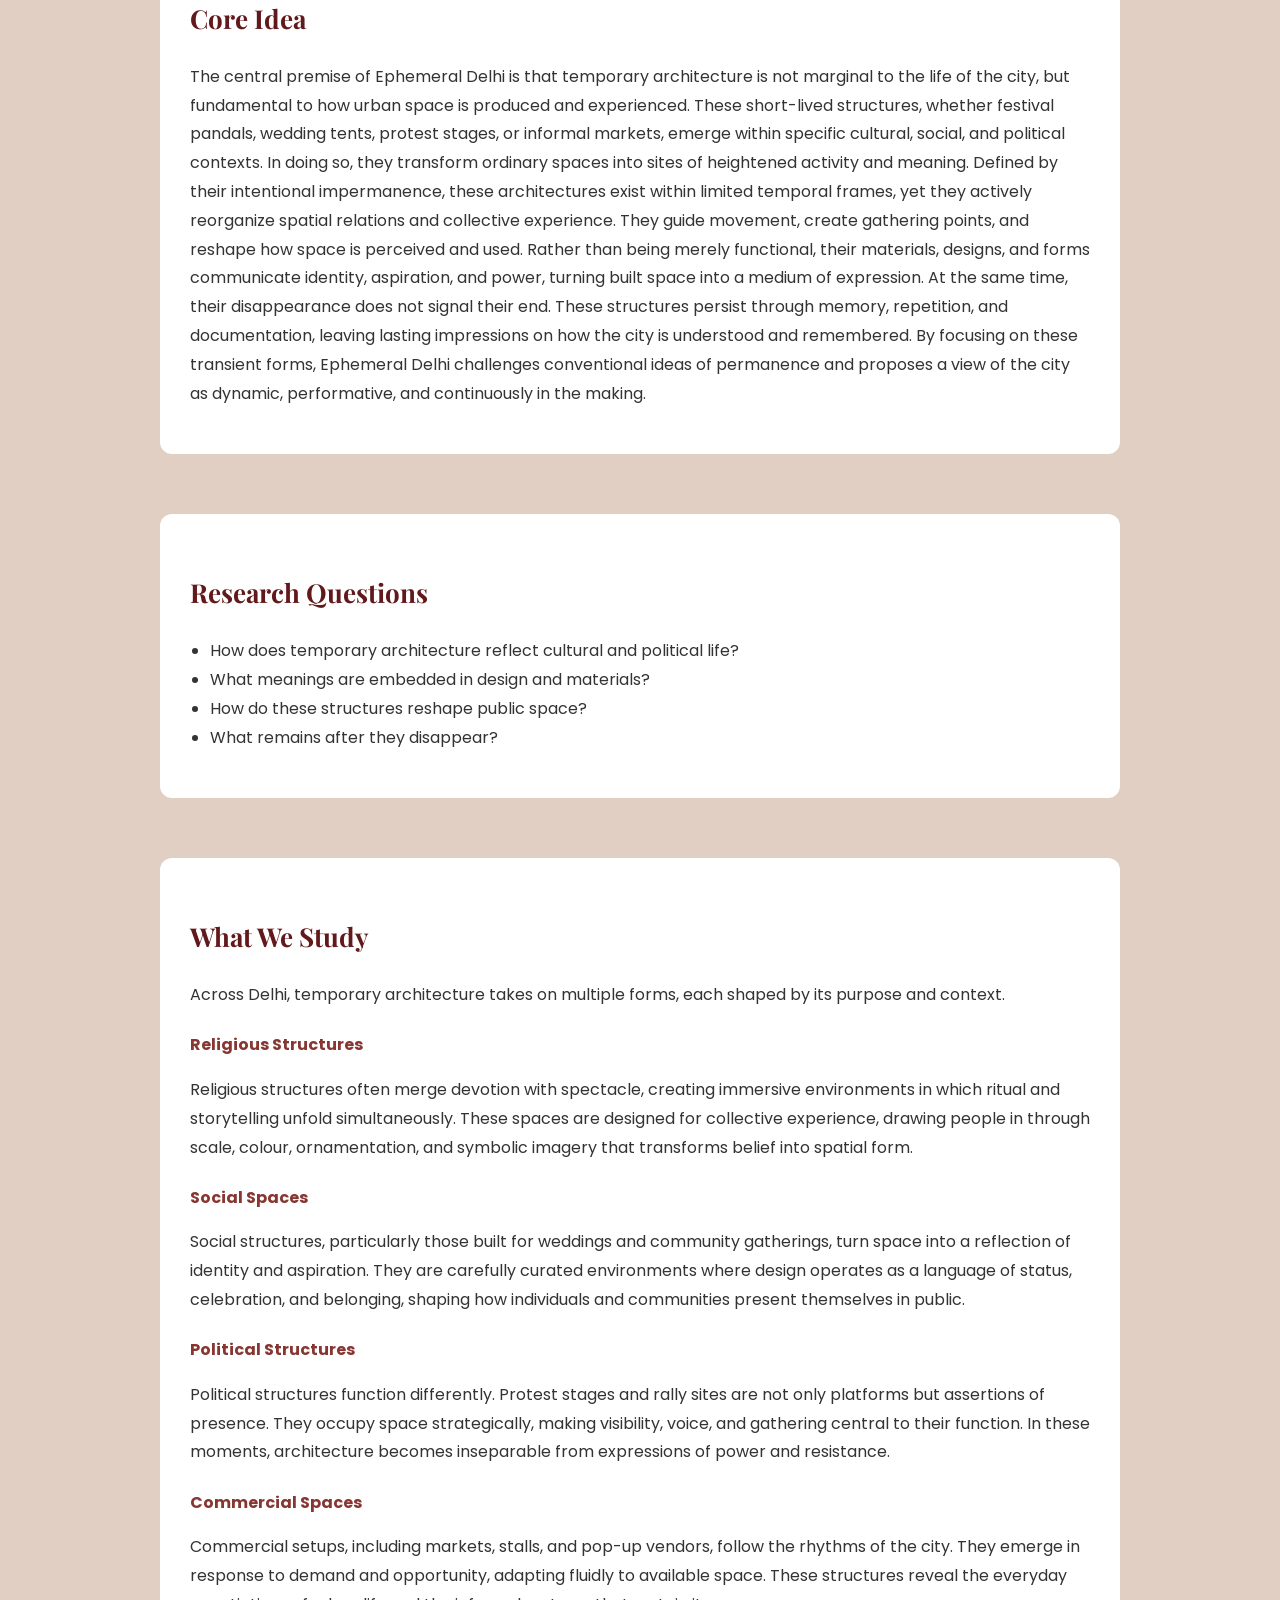
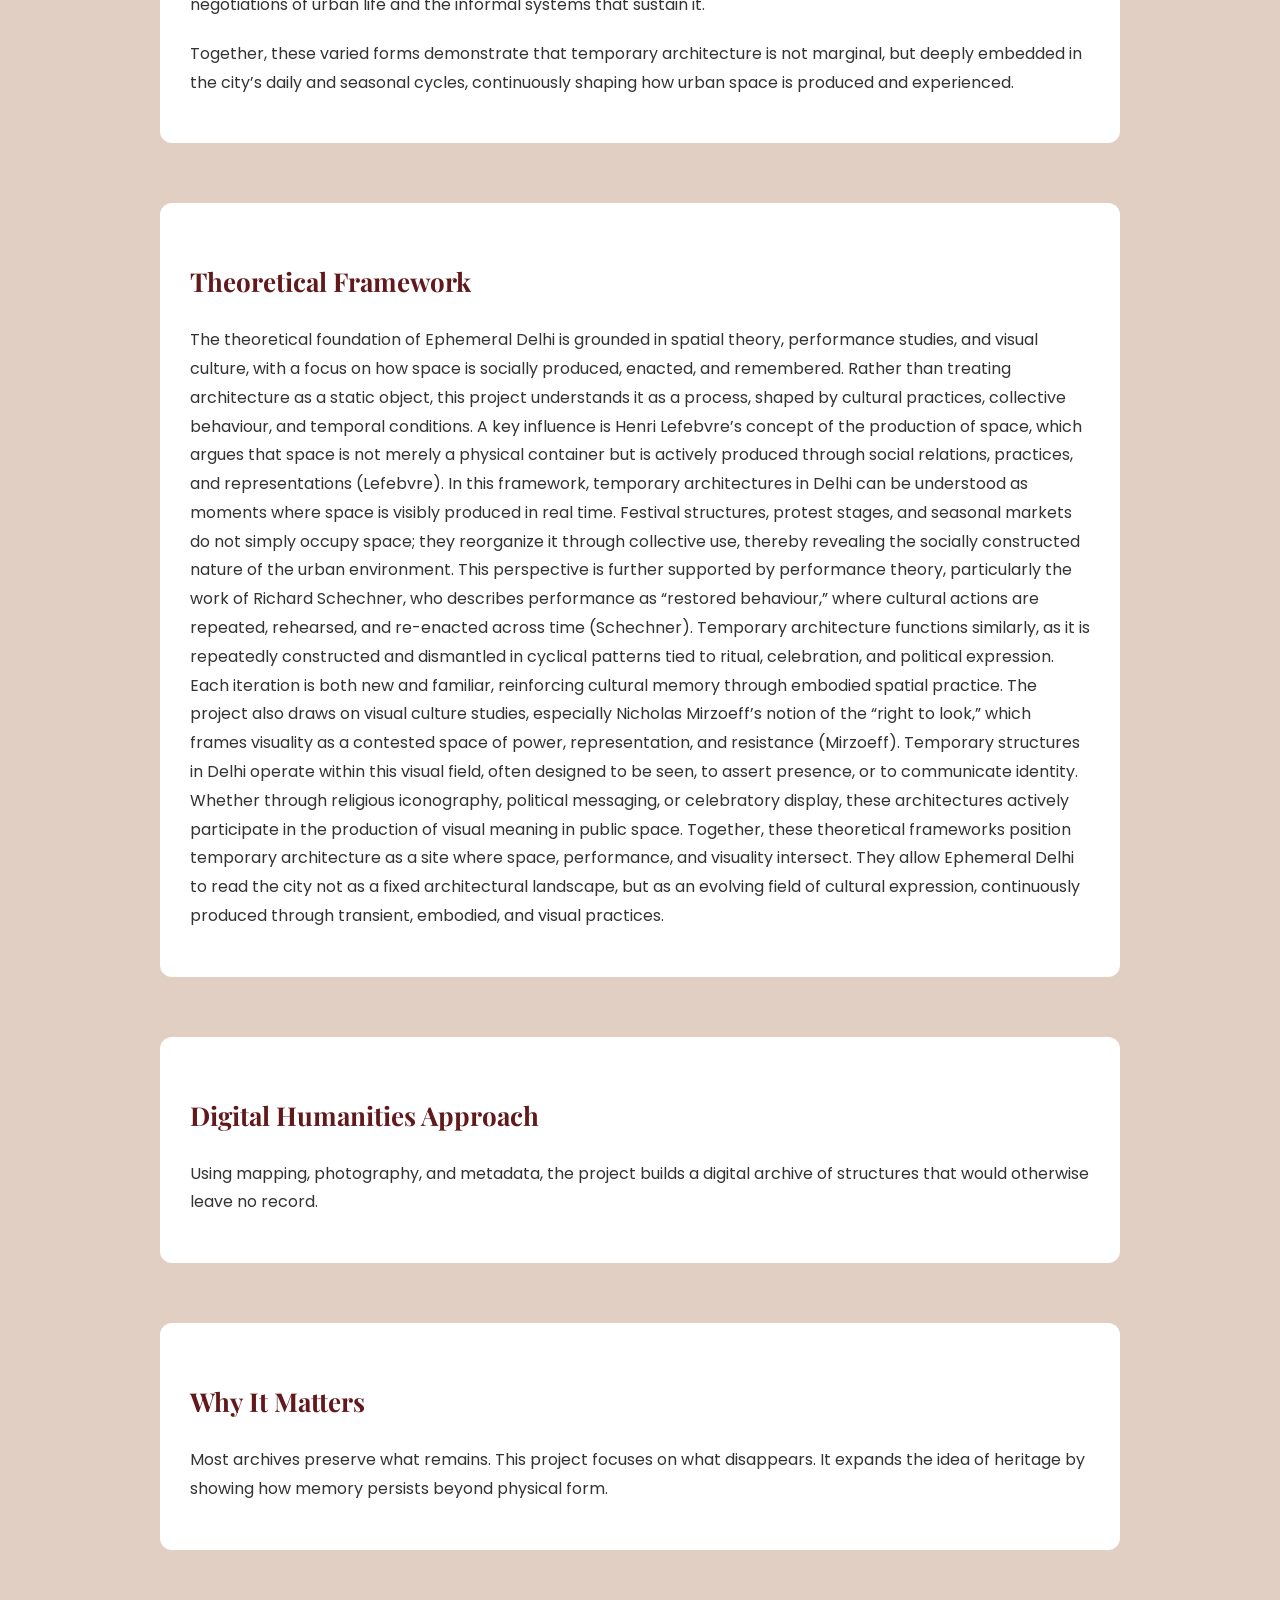
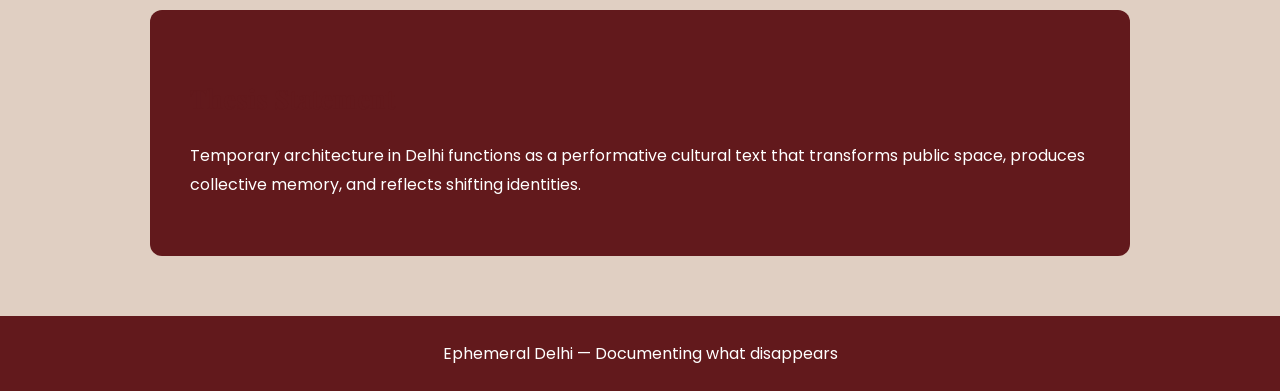
==== commit 2405475e: "Update about.html" ====
--- a/about.html
+++ b/about.html
@@ -224,33 +224,36 @@
 <!-- TYPES -->
 <section class="about-section">
   <h3>What We Study</h3>
+   <p>Across Delhi, temporary architecture takes on multiple forms, each shaped by its purpose and context. </p>
 
   <div class="category">
     <h4>Religious Structures</h4>
-    <p>Festival spaces that merge devotion with spectacle and storytelling.</p>
+    <p>Religious structures often merge devotion with spectacle, creating immersive environments in which ritual and storytelling unfold simultaneously. These spaces are designed for collective experience, drawing people in through scale, colour, ornamentation, and symbolic imagery that transforms belief into spatial form. </p>
   </div>
 
   <div class="category">
     <h4>Social Spaces</h4>
-    <p>Wedding and community structures that express identity and aspiration.</p>
+    <p>Social structures, particularly those built for weddings and community gatherings, turn space into a reflection of identity and aspiration. They are carefully curated environments where design operates as a language of status, celebration, and belonging, shaping how individuals and communities present themselves in public. </p>
   </div>
 
   <div class="category">
     <h4>Political Structures</h4>
-    <p>Protest and rally spaces that shape visibility and power.</p>
+    <p>Political structures function differently. Protest stages and rally sites are not only platforms but assertions of presence. They occupy space strategically, making visibility, voice, and gathering central to their function. In these moments, architecture becomes inseparable from expressions of power and resistance. </p>
   </div>
 
   <div class="category">
     <h4>Commercial Spaces</h4>
-    <p>Markets and stalls reflecting urban rhythms and informal economies.</p>
-  </div>
+    <p>Commercial setups, including markets, stalls, and pop-up vendors, follow the rhythms of the city. They emerge in response to demand and opportunity, adapting fluidly to available space. These structures reveal the everyday negotiations of urban life and the informal systems that sustain it. </p>
+  </div>
+
+  <p>Together, these varied forms demonstrate that temporary architecture is not marginal, but deeply embedded in the city’s daily and seasonal cycles, continuously shaping how urban space is produced and experienced.</p>
 </section>
 
 <!-- THEORY -->
 <section class="about-section">
   <h3>Theoretical Framework</h3>
   <p>
-    The project draws on ideas of spatial production, performance, and memory. It understands space as socially created and architecture as an event rather than a static object.
+    The theoretical foundation of Ephemeral Delhi is grounded in spatial theory, performance studies, and visual culture, with a focus on how space is socially produced, enacted, and remembered. Rather than treating architecture as a static object, this project understands it as a process, shaped by cultural practices, collective behaviour, and temporal conditions. A key influence is Henri Lefebvre’s concept of the production of space, which argues that space is not merely a physical container but is actively produced through social relations, practices, and representations (Lefebvre). In this framework, temporary architectures in Delhi can be understood as moments where space is visibly produced in real time. Festival structures, protest stages, and seasonal markets do not simply occupy space; they reorganize it through collective use, thereby revealing the socially constructed nature of the urban environment. This perspective is further supported by performance theory, particularly the work of Richard Schechner, who describes performance as “restored behaviour,” where cultural actions are repeated, rehearsed, and re-enacted across time (Schechner). Temporary architecture functions similarly, as it is repeatedly constructed and dismantled in cyclical patterns tied to ritual, celebration, and political expression. Each iteration is both new and familiar, reinforcing cultural memory through embodied spatial practice. The project also draws on visual culture studies, especially Nicholas Mirzoeff’s notion of the “right to look,” which frames visuality as a contested space of power, representation, and resistance (Mirzoeff). Temporary structures in Delhi operate within this visual field, often designed to be seen, to assert presence, or to communicate identity. Whether through religious iconography, political messaging, or celebratory display, these architectures actively participate in the production of visual meaning in public space. Together, these theoretical frameworks position temporary architecture as a site where space, performance, and visuality intersect. They allow Ephemeral Delhi to read the city not as a fixed architectural landscape, but as an evolving field of cultural expression, continuously produced through transient, embodied, and visual practices.
   </p>
 </section>
 
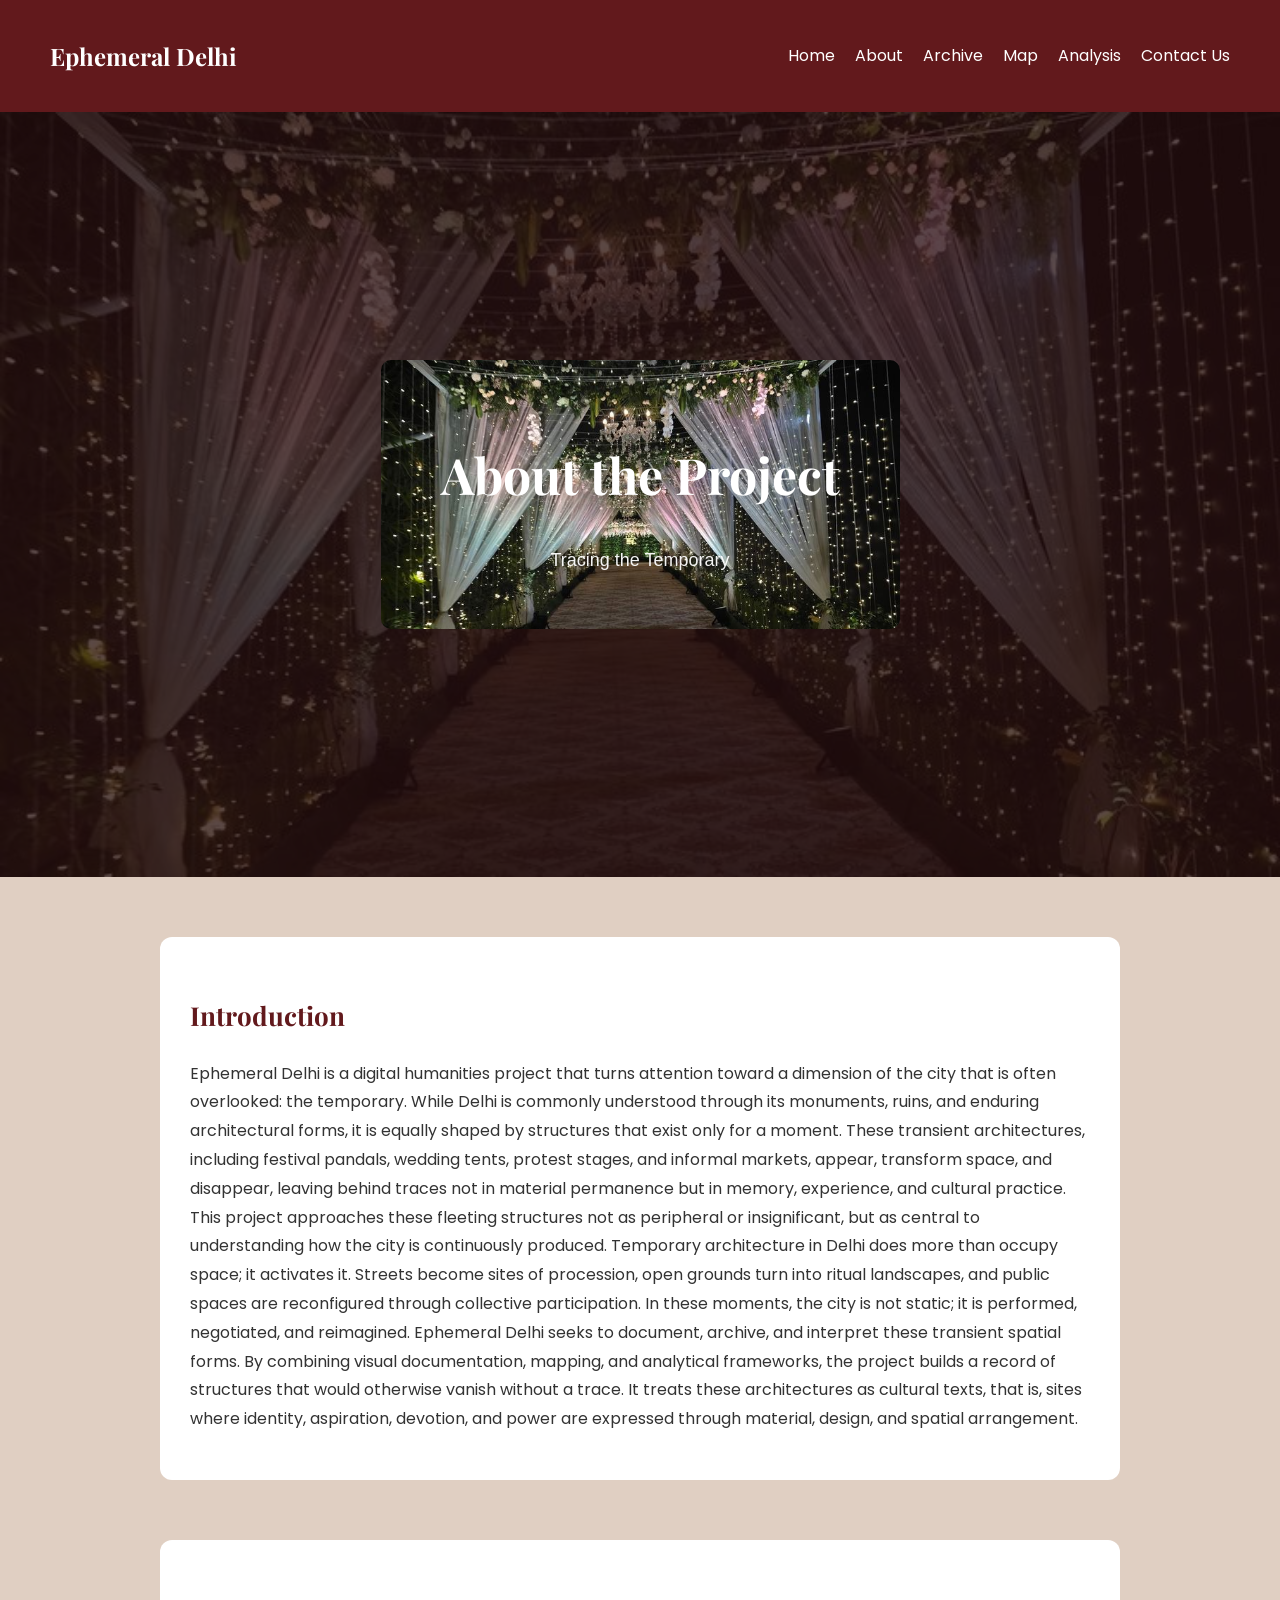
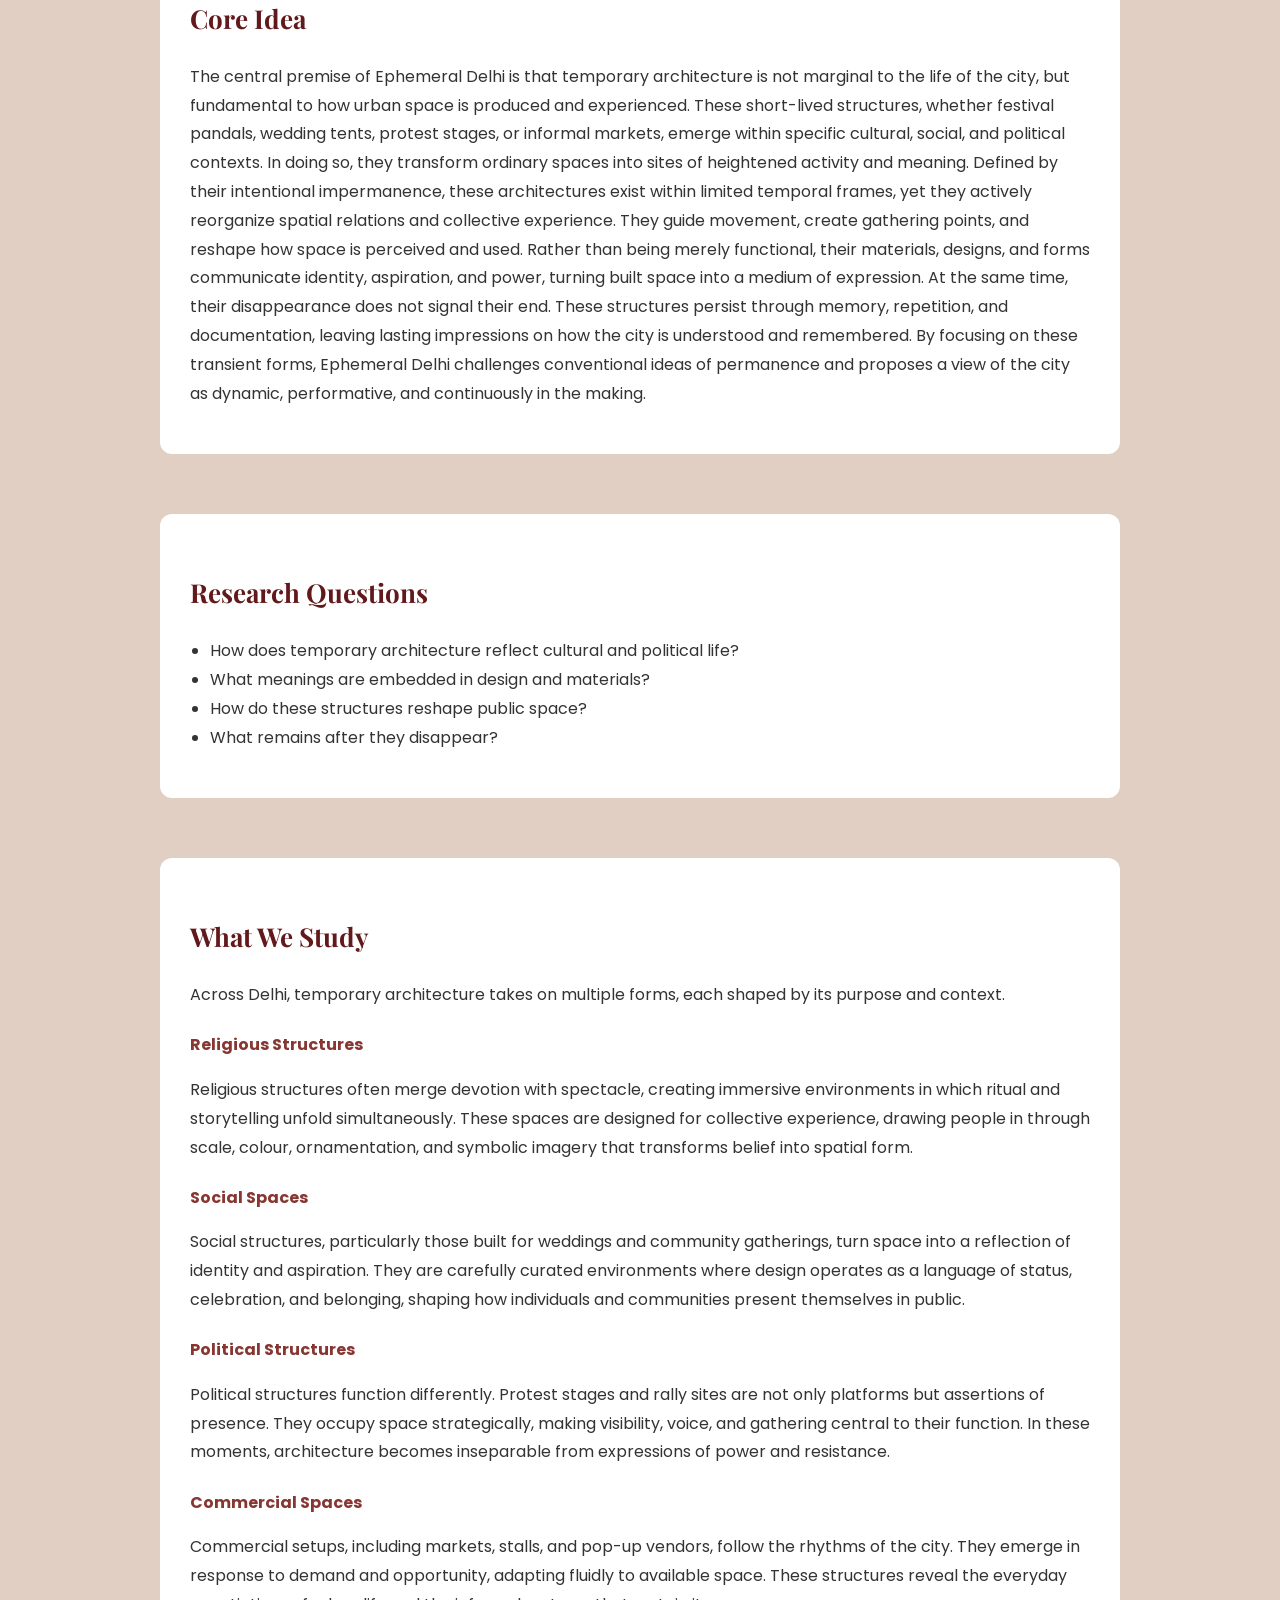
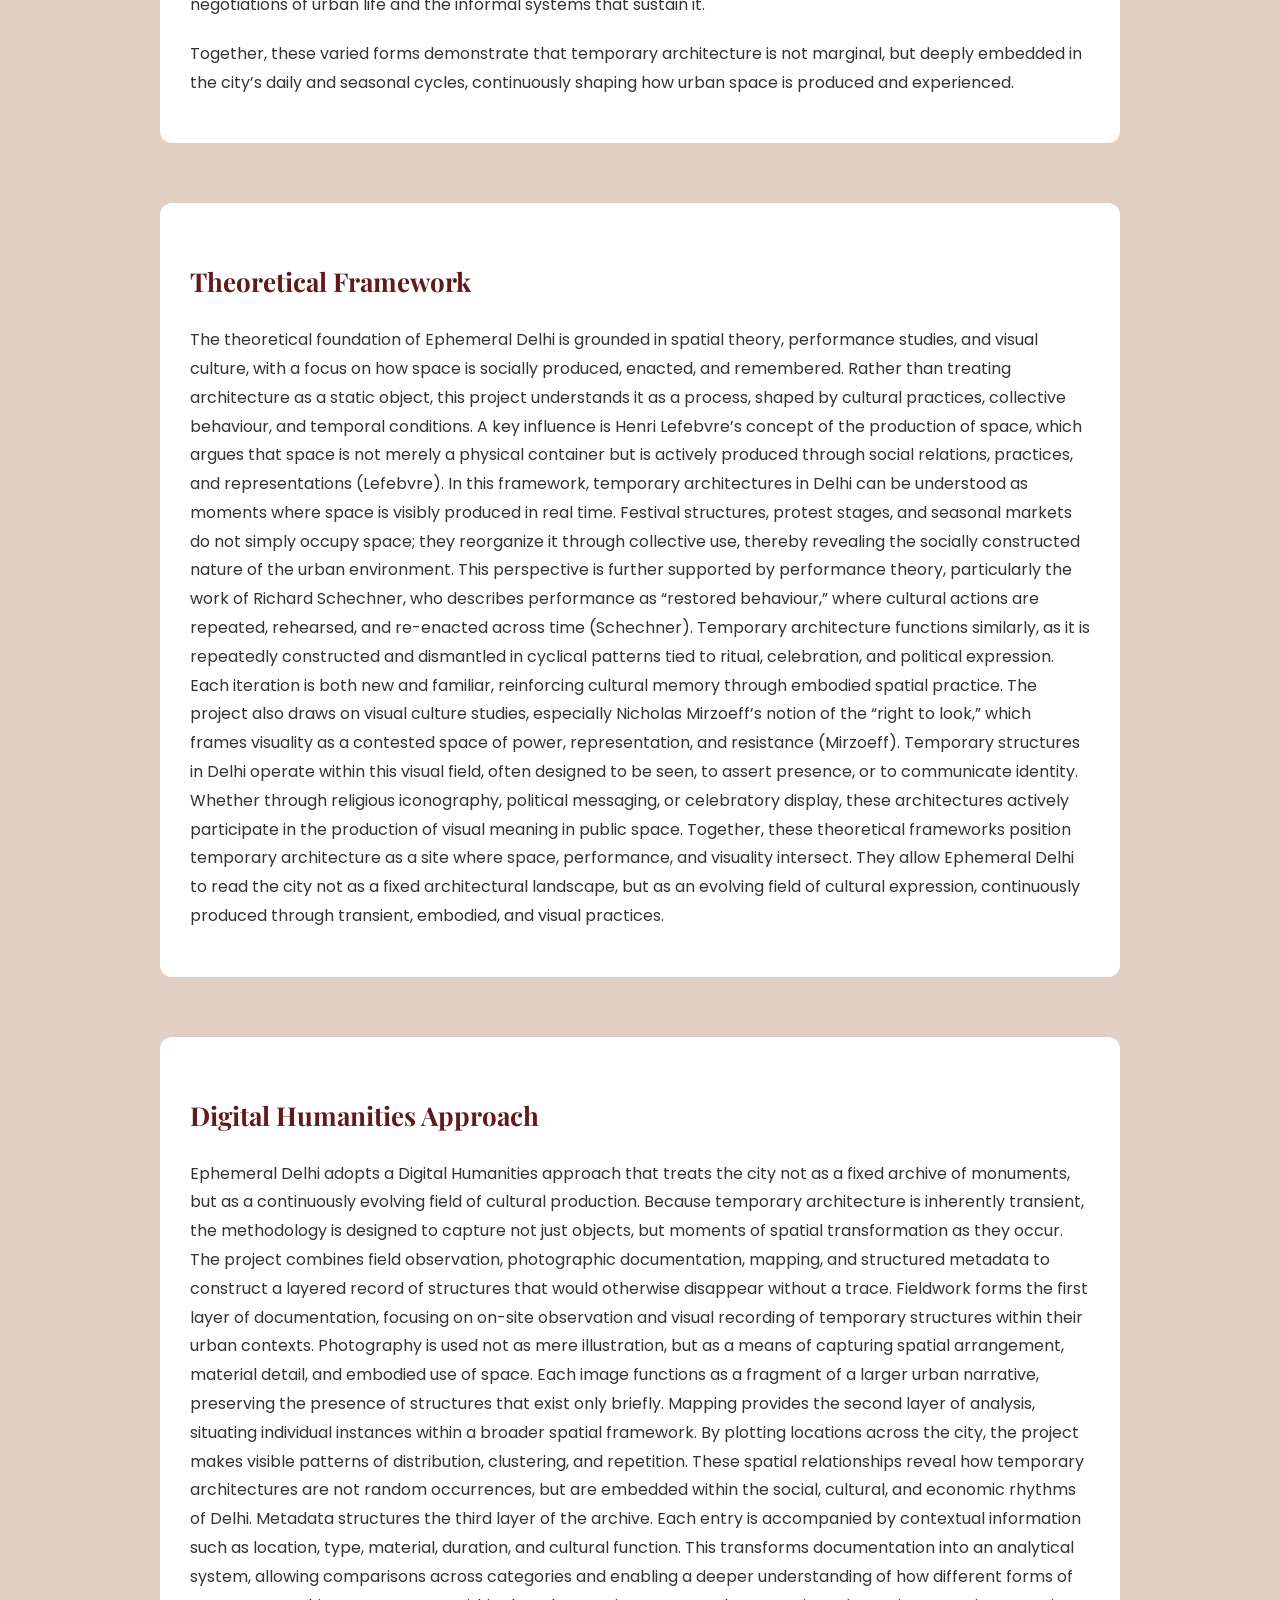
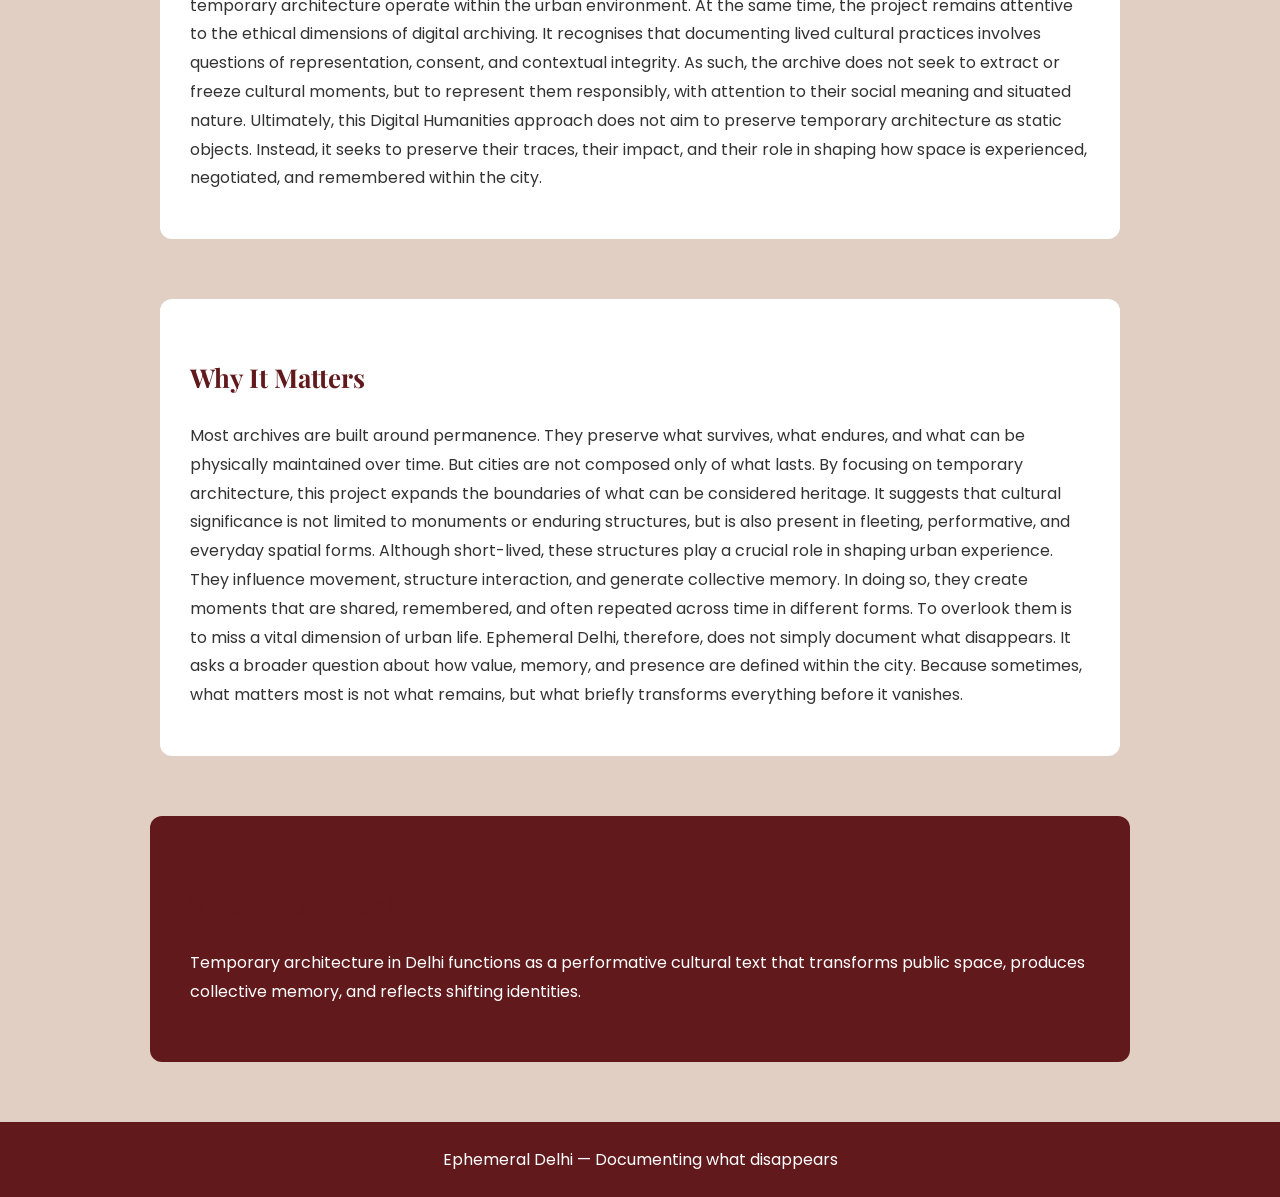
==== commit 34248ed0: "Update about.html" ====
--- a/about.html
+++ b/about.html
@@ -261,7 +261,7 @@
 <section class="about-section">
   <h3>Digital Humanities Approach</h3>
   <p>
-    Using mapping, photography, and metadata, the project builds a digital archive of structures that would otherwise leave no record.
+    Ephemeral Delhi adopts a Digital Humanities approach that treats the city not as a fixed archive of monuments, but as a continuously evolving field of cultural production. Because temporary architecture is inherently transient, the methodology is designed to capture not just objects, but moments of spatial transformation as they occur. The project combines field observation, photographic documentation, mapping, and structured metadata to construct a layered record of structures that would otherwise disappear without a trace. Fieldwork forms the first layer of documentation, focusing on on-site observation and visual recording of temporary structures within their urban contexts. Photography is used not as mere illustration, but as a means of capturing spatial arrangement, material detail, and embodied use of space. Each image functions as a fragment of a larger urban narrative, preserving the presence of structures that exist only briefly. Mapping provides the second layer of analysis, situating individual instances within a broader spatial framework. By plotting locations across the city, the project makes visible patterns of distribution, clustering, and repetition. These spatial relationships reveal how temporary architectures are not random occurrences, but are embedded within the social, cultural, and economic rhythms of Delhi. Metadata structures the third layer of the archive. Each entry is accompanied by contextual information such as location, type, material, duration, and cultural function. This transforms documentation into an analytical system, allowing comparisons across categories and enabling a deeper understanding of how different forms of temporary architecture operate within the urban environment. At the same time, the project remains attentive to the ethical dimensions of digital archiving. It recognises that documenting lived cultural practices involves questions of representation, consent, and contextual integrity. As such, the archive does not seek to extract or freeze cultural moments, but to represent them responsibly, with attention to their social meaning and situated nature. Ultimately, this Digital Humanities approach does not aim to preserve temporary architecture as static objects. Instead, it seeks to preserve their traces, their impact, and their role in shaping how space is experienced, negotiated, and remembered within the city.
   </p>
 </section>
 
@@ -269,7 +269,7 @@
 <section class="about-section">
   <h3>Why It Matters</h3>
   <p>
-    Most archives preserve what remains. This project focuses on what disappears. It expands the idea of heritage by showing how memory persists beyond physical form.
+    Most archives are built around permanence. They preserve what survives, what endures, and what can be physically maintained over time. But cities are not composed only of what lasts. By focusing on temporary architecture, this project expands the boundaries of what can be considered heritage. It suggests that cultural significance is not limited to monuments or enduring structures, but is also present in fleeting, performative, and everyday spatial forms. Although short-lived, these structures play a crucial role in shaping urban experience. They influence movement, structure interaction, and generate collective memory. In doing so, they create moments that are shared, remembered, and often repeated across time in different forms. To overlook them is to miss a vital dimension of urban life. Ephemeral Delhi, therefore, does not simply document what disappears. It asks a broader question about how value, memory, and presence are defined within the city. Because sometimes, what matters most is not what remains, but what briefly transforms everything before it vanishes.
   </p>
 </section>
 
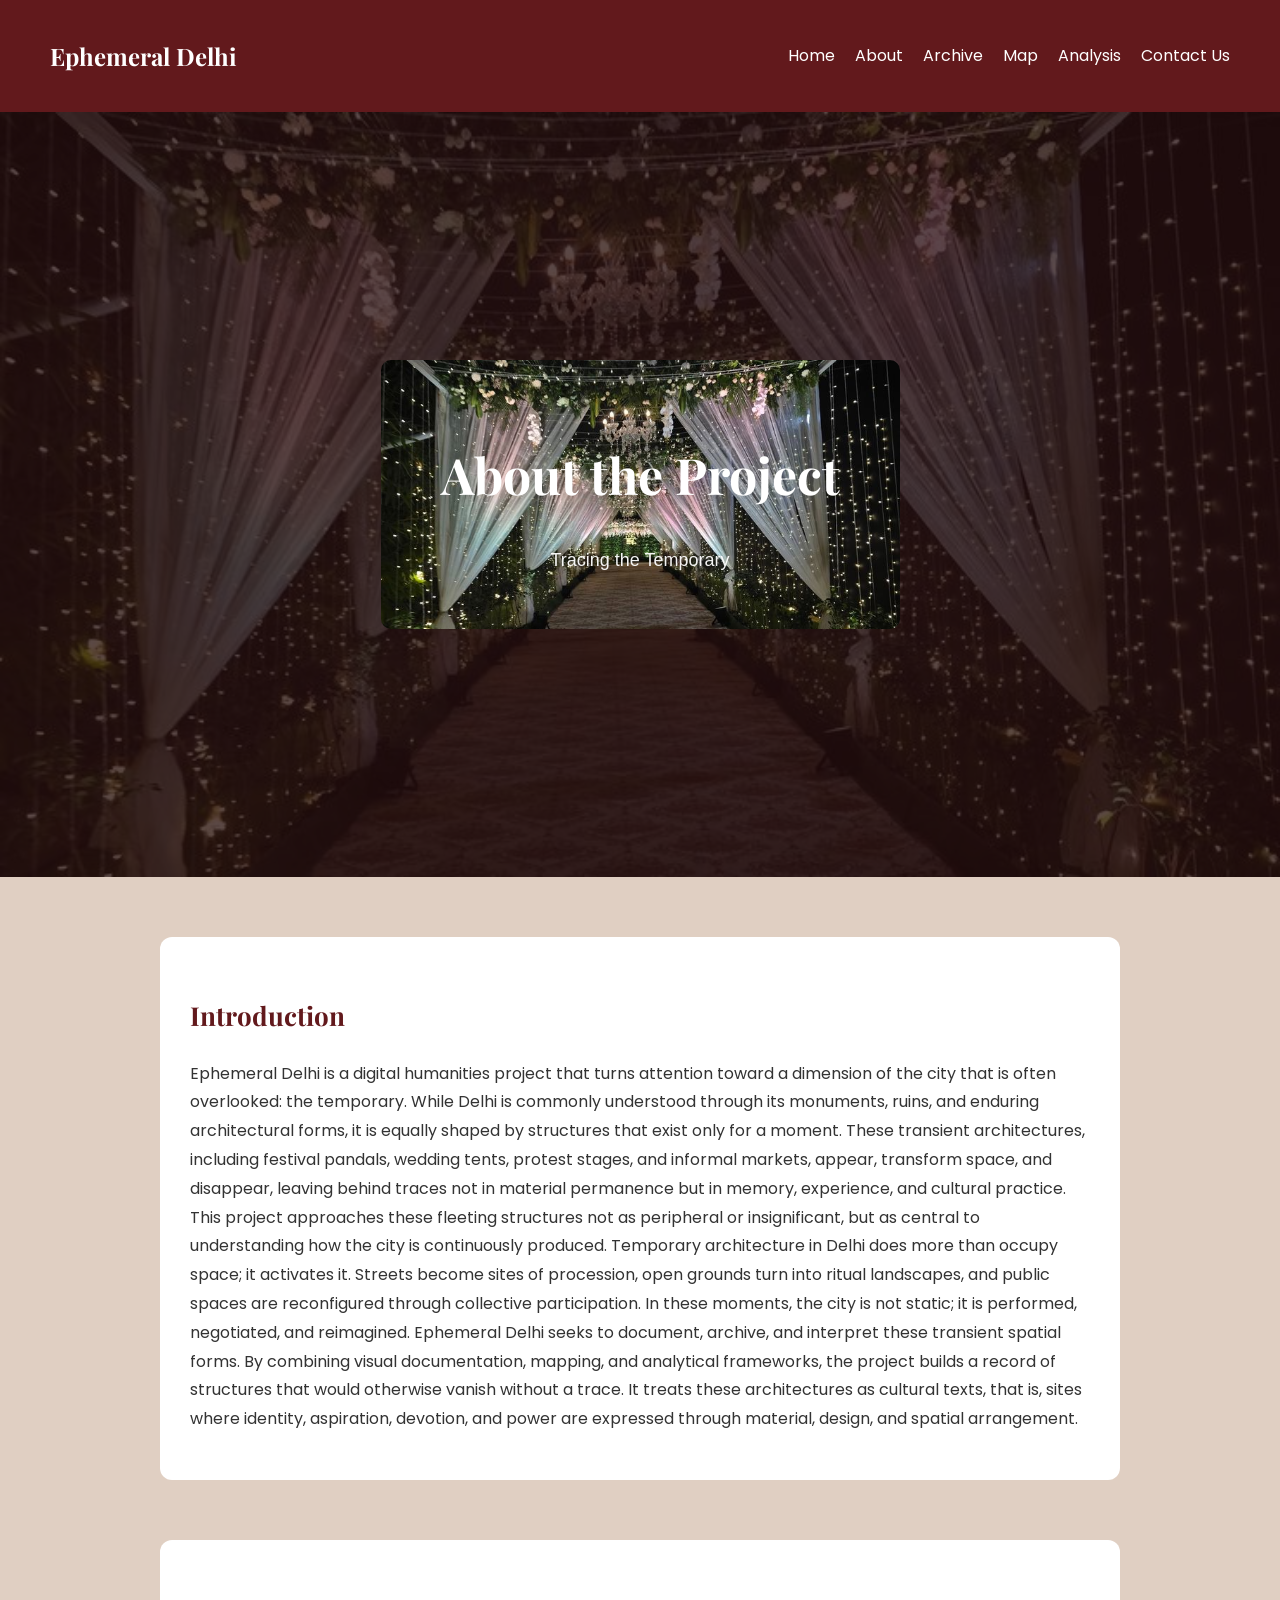
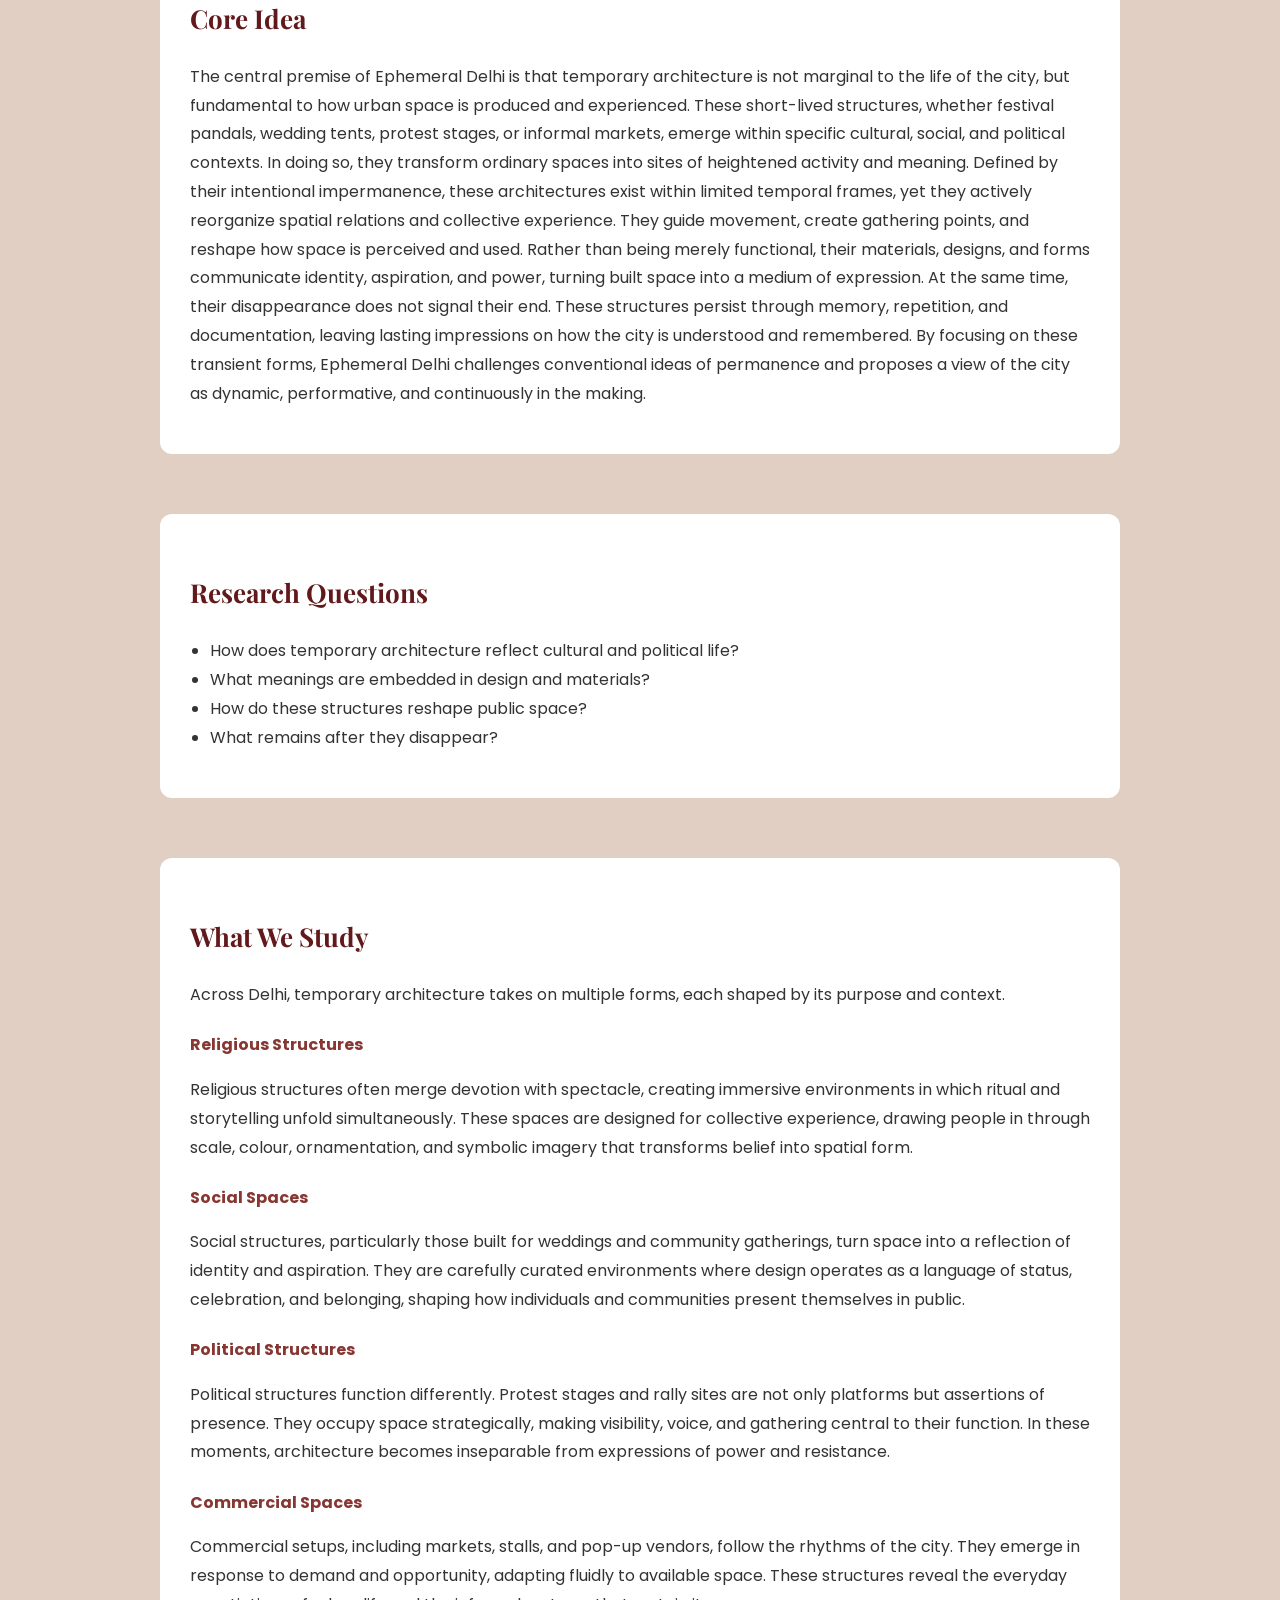
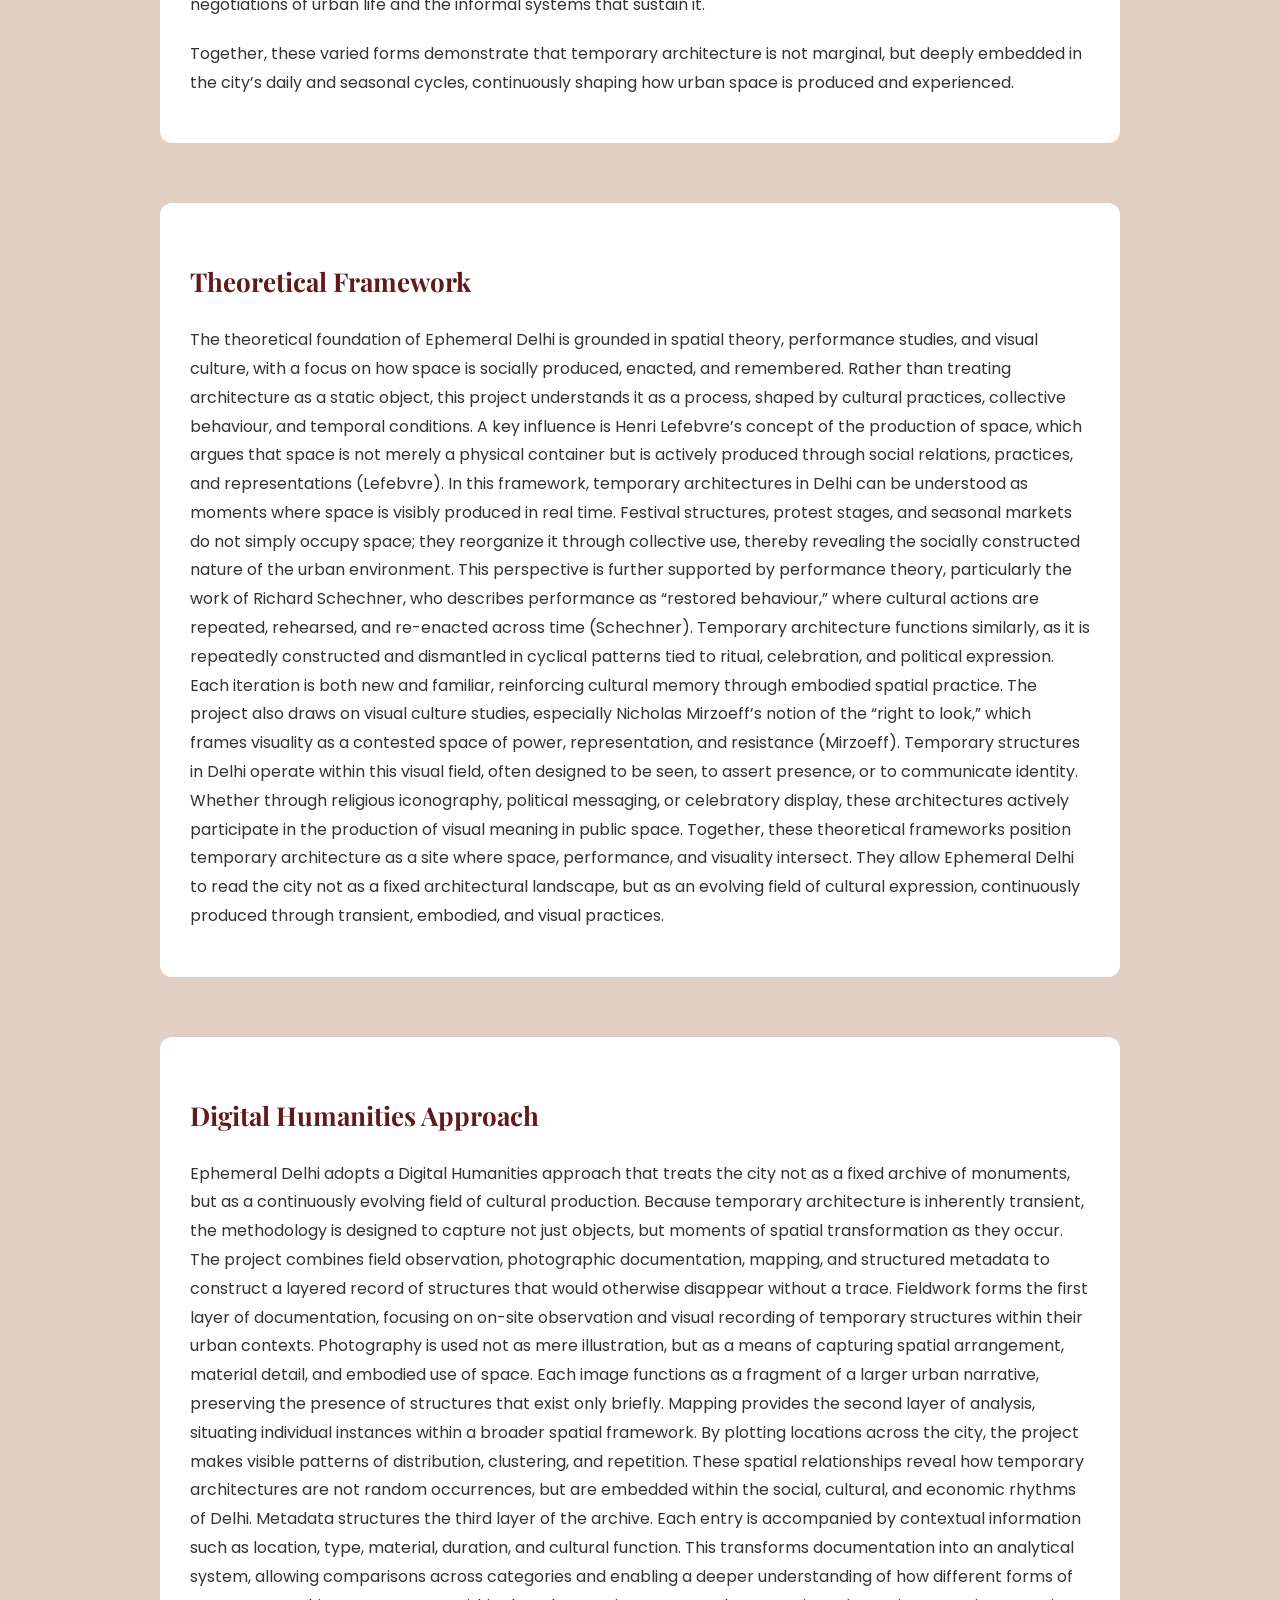
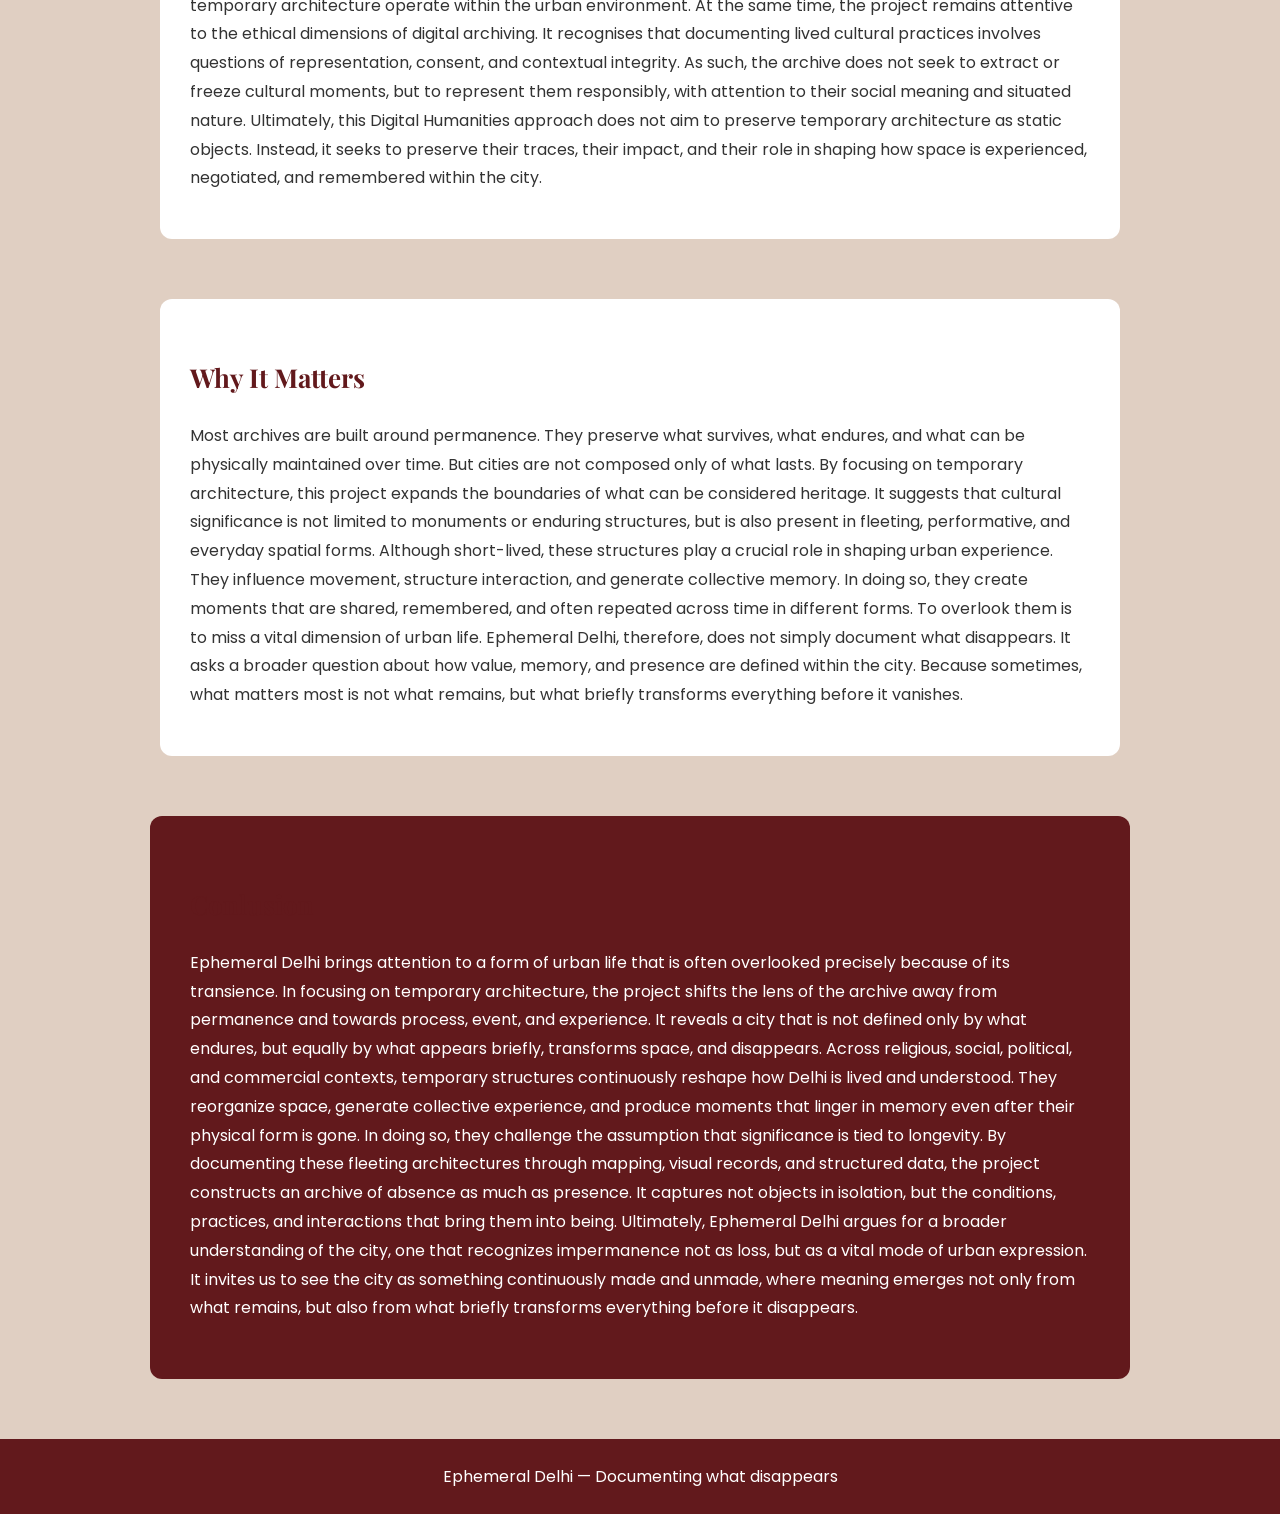
==== commit 7df9efda: "Update about.html" ====
--- a/about.html
+++ b/about.html
@@ -275,9 +275,9 @@
 
 <!-- THESIS -->
 <section class="about-section thesis">
-  <h3>Thesis Statement</h3>
-  <p>
-    Temporary architecture in Delhi functions as a performative cultural text that transforms public space, produces collective memory, and reflects shifting identities.
+  <h3>Conlusion</h3>
+  <p>
+    Ephemeral Delhi brings attention to a form of urban life that is often overlooked precisely because of its transience. In focusing on temporary architecture, the project shifts the lens of the archive away from permanence and towards process, event, and experience. It reveals a city that is not defined only by what endures, but equally by what appears briefly, transforms space, and disappears. Across religious, social, political, and commercial contexts, temporary structures continuously reshape how Delhi is lived and understood. They reorganize space, generate collective experience, and produce moments that linger in memory even after their physical form is gone. In doing so, they challenge the assumption that significance is tied to longevity. By documenting these fleeting architectures through mapping, visual records, and structured data, the project constructs an archive of absence as much as presence. It captures not objects in isolation, but the conditions, practices, and interactions that bring them into being. Ultimately, Ephemeral Delhi argues for a broader understanding of the city, one that recognizes impermanence not as loss, but as a vital mode of urban expression. It invites us to see the city as something continuously made and unmade, where meaning emerges not only from what remains, but also from what briefly transforms everything before it disappears.
   </p>
 </section>
 
